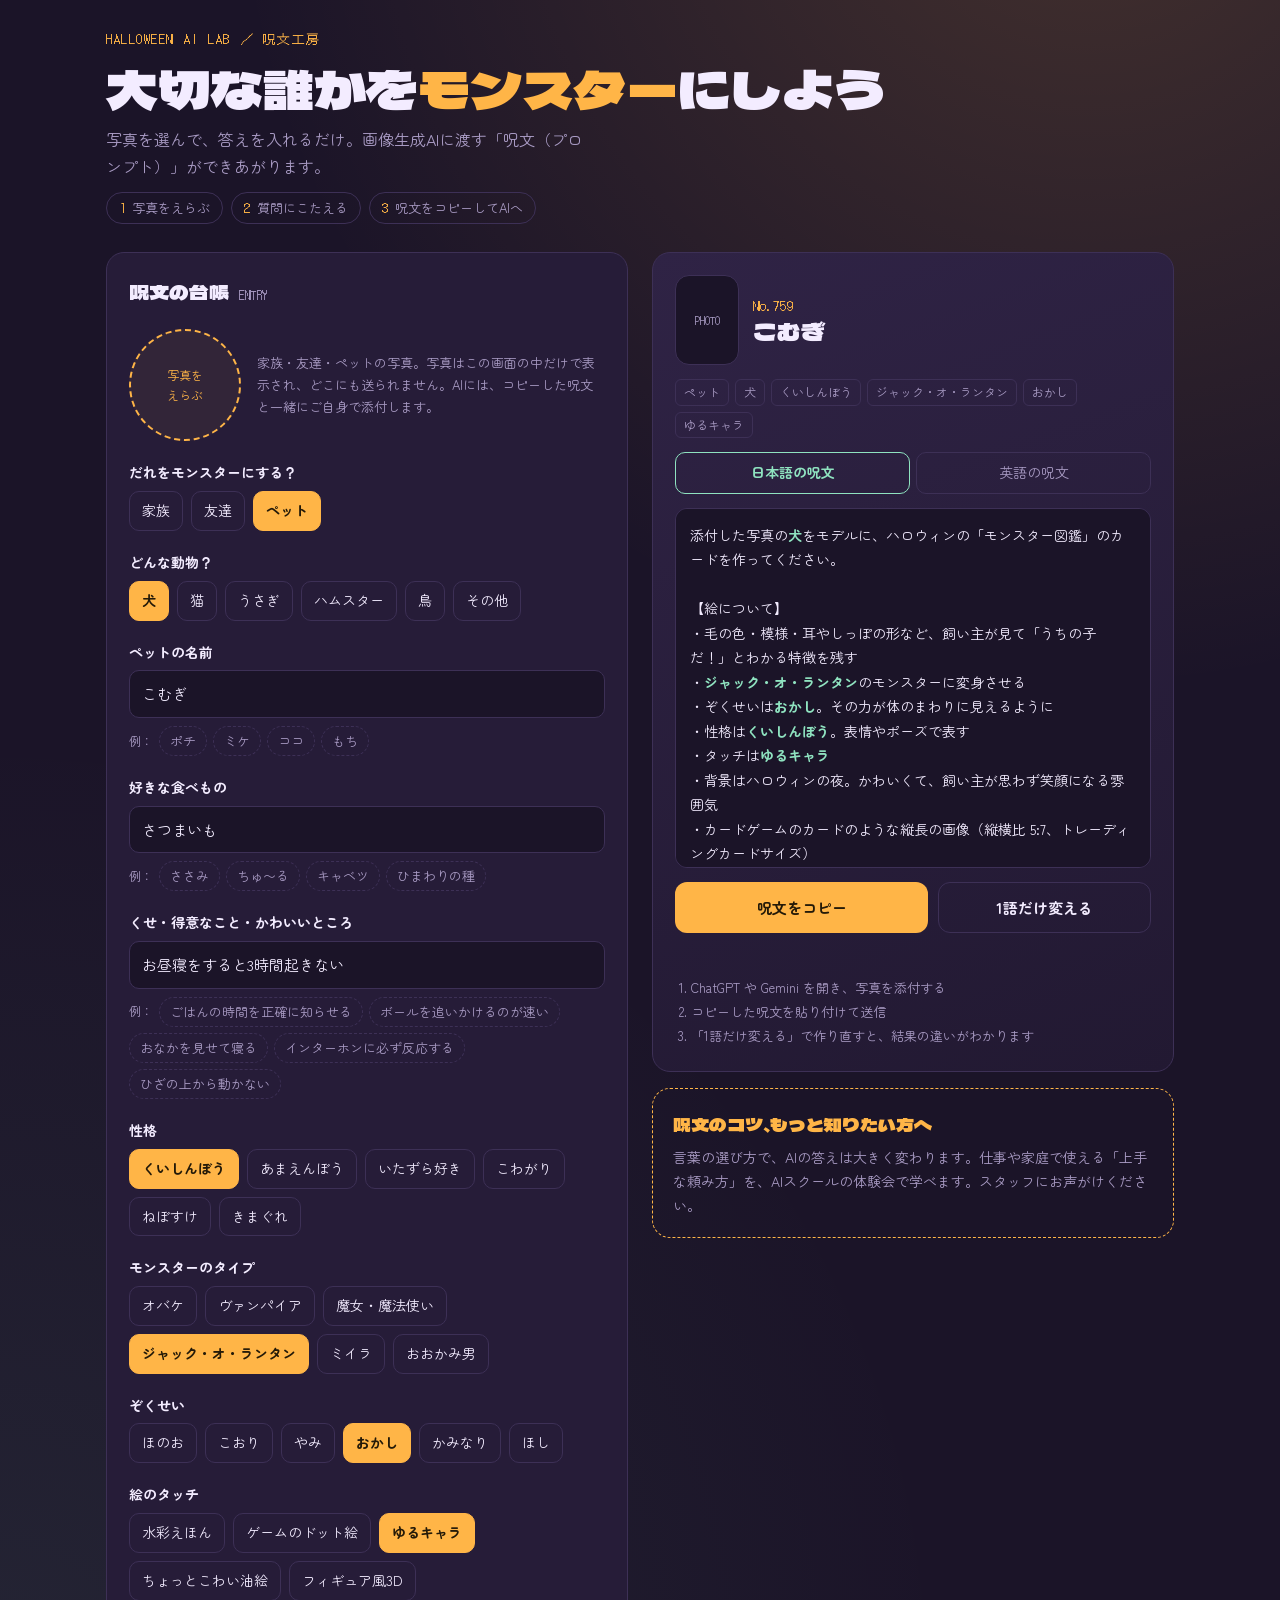
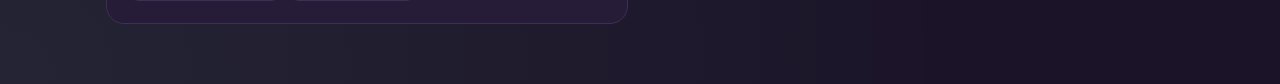
==== index.html @ 6da666a7 "AIモンスター図鑑メーカーを追加 Co-Authored-By: Claude Opus 5.5 <noreply@anthropic.com> Claude-Session: https://cla" ====
<!doctype html>
<html lang="ja">
<head>
<meta charset="utf-8">
<meta name="viewport" content="width=device-width, initial-scale=1, viewport-fit=cover">
<meta name="description" content="写真と質問の答えから、ハロウィンのモンスター図鑑カードを作るAIの呪文（プロンプト）を組み立てます。">
<meta name="theme-color" content="#1b1428">
<style>body{margin:0}[hidden]{display:none!important}img{max-width:100%}:root{padding-top:env(safe-area-inset-top,0px);padding-bottom:env(safe-area-inset-bottom,0px)}</style>
<title>AIモンスター図鑑メーカー</title>
<link rel="preconnect" href="https://fonts.googleapis.com">
<link rel="preconnect" href="https://fonts.gstatic.com" crossorigin>
<link rel="stylesheet" href="https://fonts.googleapis.com/css2?family=Dela+Gothic+One&family=Zen+Maru+Gothic:wght@400;500;700&family=DotGothic16&display=swap">
<style>
/* Layout: 一枚の「図鑑の見開き」— 左に呪文を書く台帳、右に完成した呪文（プロンプト）。スマホでは縦に積む。
   夜の屋台の一色世界（ダーク固定）。アクセントは提灯のろうそく色。 */
:root{
  --night:#1b1428;      /* 背景：夜空の紫 */
  --panel:#261c38;      /* 台帳の紙 */
  --ink:#f3ecff;        /* 文字 */
  --mute:#a99bc4;       /* 補足 */
  --line:#3d3056;       /* 罫線 */
  --candle:#ffb547;     /* 提灯のろうそく */
  --slime:#8fe3c0;      /* 呪文の光 */
  --display:"Dela Gothic One","Hiragino Sans","Yu Gothic",sans-serif;
  --body:"Zen Maru Gothic","Hiragino Maru Gothic ProN","Yu Gothic",sans-serif;
  --mono:"DotGothic16","Osaka-Mono",monospace;
  color-scheme:dark;
}
*{box-sizing:border-box}
body{background:var(--night);color:var(--ink);font-family:var(--body);font-size:16px;line-height:1.7;
  background-image:radial-gradient(circle at 85% -10%,rgba(255,181,71,.18),transparent 40%),radial-gradient(circle at 0% 100%,rgba(143,227,192,.08),transparent 45%);}
.wrap{max-width:1100px;margin:0 auto;padding-inline:16px;padding-block:28px 60px;display:flex;flex-direction:column;gap:28px}
header{display:flex;flex-direction:column;gap:8px}
.eyebrow{font-family:var(--mono);color:var(--candle);letter-spacing:.12em;font-size:13px}
h1{font-family:var(--display);font-weight:400;font-size:clamp(30px,6vw,52px);line-height:1.15;margin:0;text-wrap:balance}
h1 span{color:var(--candle)}
.lead{color:var(--mute);margin:0;max-width:60ch}
.steps{display:flex;flex-wrap:wrap;gap:8px;list-style:none;padding:0;margin:4px 0 0}
.steps li{font-size:13px;border:1px solid var(--line);border-radius:999px;padding:4px 12px;color:var(--mute)}
.steps b{color:var(--candle);font-family:var(--mono);font-weight:400;margin-right:6px}

.grid{display:grid;grid-template-columns:minmax(0,1fr) minmax(0,1fr);gap:24px;align-items:start}
@media (max-width:820px){.grid{grid-template-columns:minmax(0,1fr)}}

.book{background:var(--panel);border:1px solid var(--line);border-radius:18px;padding:22px;display:flex;flex-direction:column;gap:20px}
.book h2{font-family:var(--display);font-weight:400;font-size:20px;margin:0;display:flex;align-items:baseline;gap:10px}
.book h2 small{font-family:var(--mono);font-size:12px;color:var(--mute)}

.photo{display:flex;gap:16px;align-items:center}
.drop{flex:0 0 112px;height:112px;border-radius:50%;border:2px dashed var(--candle);display:grid;place-items:center;overflow:hidden;cursor:pointer;position:relative;background:rgba(255,181,71,.06);text-align:center;font-size:12px;color:var(--candle)}
.drop img{width:100%;height:100%;object-fit:cover}
.drop:focus-within{outline:2px solid var(--slime);outline-offset:3px}
.drop input{position:absolute;inset:0;opacity:0;cursor:pointer}
.photo p{margin:0;font-size:13px;color:var(--mute)}

fieldset{border:0;padding:0;margin:0;display:flex;flex-direction:column;gap:8px;min-width:0}
legend,label.lbl{font-weight:700;font-size:14px;margin-bottom:6px;padding:0}
.chips{display:flex;flex-wrap:wrap;gap:8px}
.chips input{position:absolute;opacity:0;pointer-events:none}
.chips label{border:1px solid var(--line);border-radius:10px;padding:7px 12px;cursor:pointer;font-size:14px;transition:.15s;user-select:none}
.chips label:hover{border-color:var(--mute)}
.chips input:checked+label{background:var(--candle);color:#241a08;border-color:var(--candle);font-weight:700}
.chips input:focus-visible+label{outline:2px solid var(--slime);outline-offset:2px}

.row{display:grid;grid-template-columns:1fr 1fr;gap:14px}
@media (max-width:480px){.row{grid-template-columns:1fr}}
.field{display:flex;flex-direction:column;min-width:0}
input[type=text]{width:100%;background:var(--night);border:1px solid var(--line);color:var(--ink);border-radius:10px;padding:10px 12px;font:inherit;font-size:15px}
input[type=text]:focus{outline:2px solid var(--slime);border-color:transparent}
.hint{font-size:12px;color:var(--mute);margin-top:4px}
.sugg{display:flex;flex-wrap:wrap;gap:6px;margin-top:8px}
.sugg button{background:transparent;border:1px dashed var(--line);color:var(--mute);border-radius:999px;padding:3px 10px;font:inherit;font-size:13px;cursor:pointer}
.sugg button:hover{border-color:var(--slime);color:var(--slime)}
.sugg button:focus-visible{outline:2px solid var(--slime);outline-offset:2px}
.sugg span{font-size:12px;color:var(--mute);align-self:center}

/* 出力側 */
.out{position:sticky;top:calc(env(safe-area-inset-top,0px) + 16px);display:flex;flex-direction:column;gap:16px}
@media (max-width:820px){.out{position:static}}
.card{background:linear-gradient(160deg,#2f2345,#221932);border:1px solid var(--line);border-radius:18px;padding:22px;display:flex;flex-direction:column;gap:14px}
.card-top{display:flex;gap:14px;align-items:center}
.mini{width:64px;height:90px;border-radius:14px;background:var(--night);border:1px solid var(--line);display:grid;place-items:center;overflow:hidden;flex:0 0 auto;font-family:var(--mono);color:var(--mute);font-size:11px}
.mini img{width:100%;height:100%;object-fit:cover}
.no{font-family:var(--mono);color:var(--candle);font-size:13px}
.mname{font-family:var(--display);font-size:24px;line-height:1.2;margin:0}
.tags{display:flex;flex-wrap:wrap;gap:6px}
.tags span{font-size:12px;border:1px solid var(--line);border-radius:6px;padding:2px 8px;color:var(--mute)}

.tabs{display:flex;gap:6px}
.tabs button{flex:1;background:transparent;border:1px solid var(--line);color:var(--mute);border-radius:10px;padding:8px;font:inherit;font-size:14px;cursor:pointer}
.tabs button[aria-selected=true]{border-color:var(--slime);color:var(--slime);font-weight:700}
.tabs button:focus-visible{outline:2px solid var(--slime);outline-offset:2px}

.spell{background:var(--night);border:1px solid var(--line);border-radius:12px;padding:14px;font-size:14px;line-height:1.75;white-space:pre-wrap;word-break:break-word;max-height:360px;overflow:auto;color:var(--ink)}
.spell mark{background:transparent;color:var(--slime);font-weight:700}

.actions{display:flex;flex-wrap:wrap;gap:10px}
.btn{border:0;border-radius:12px;padding:12px 18px;font:inherit;font-weight:700;cursor:pointer;font-size:15px}
.btn.primary{background:var(--candle);color:#241a08;flex:1 1 180px}
.btn.ghost{background:transparent;color:var(--ink);border:1px solid var(--line);flex:1 1 140px}
.btn:focus-visible{outline:2px solid var(--slime);outline-offset:2px}
.toast{font-size:13px;color:var(--slime);min-height:1.2em;margin:0}

.howto{font-size:13px;color:var(--mute);margin:0;padding-left:1.2em}
.howto li{margin-bottom:2px}

.school{border:1px dashed var(--candle);border-radius:18px;padding:20px;display:flex;flex-direction:column;gap:6px}
.school strong{font-family:var(--display);font-weight:400;font-size:18px;color:var(--candle)}
.school p{margin:0;font-size:14px;color:var(--mute)}

@media (prefers-reduced-motion:reduce){*{transition:none!important}}
</style>
</head>
<body>


<div class="wrap">
  <header>
    <div class="eyebrow">HALLOWEEN AI LAB ／ 呪文工房</div>
    <h1>大切な誰かを<span>モンスター</span>にしよう</h1>
    <p class="lead">写真を選んで、答えを入れるだけ。画像生成AIに渡す「呪文（プロンプト）」ができあがります。</p>
    <ol class="steps">
      <li><b>1</b>写真をえらぶ</li>
      <li><b>2</b>質問にこたえる</li>
      <li><b>3</b>呪文をコピーしてAIへ</li>
    </ol>
  </header>

  <div class="grid">
    <!-- 入力：台帳 -->
    <form class="book" id="form" autocomplete="off">
      <h2>呪文の台帳 <small>ENTRY</small></h2>

      <div class="photo">
        <label class="drop" id="drop">
          <span id="dropText">写真を<br>えらぶ</span>
          <input type="file" id="photo" accept="image/*" aria-label="写真をえらぶ">
        </label>
        <p>家族・友達・ペットの写真。写真はこの画面の中だけで表示され、どこにも送られません。AIには、コピーした呪文と一緒にご自身で添付します。</p>
      </div>

      <fieldset>
        <legend>だれをモンスターにする？</legend>
        <div class="chips" data-name="who"></div>
      </fieldset>

      <fieldset id="speciesBox">
        <legend>どんな動物？</legend>
        <div class="chips" data-name="species"></div>
      </fieldset>

      <div class="field">
        <label class="lbl" for="name" id="nameLbl">呼び名</label>
        <input type="text" id="name" maxlength="16">
        <div class="sugg" data-for="name"></div>
      </div>

      <div class="field">
        <label class="lbl" for="food">好きな食べもの</label>
        <input type="text" id="food" maxlength="20">
        <div class="sugg" data-for="food"></div>
      </div>

      <div class="field">
        <label class="lbl" for="habit" id="habitLbl">くせ・得意なこと</label>
        <input type="text" id="habit" maxlength="40">
        <div class="sugg" data-for="habit"></div>
      </div>

      <fieldset>
        <legend>性格</legend>
        <div class="chips" data-name="personality"></div>
      </fieldset>

      <fieldset>
        <legend>モンスターのタイプ</legend>
        <div class="chips" data-name="kind"></div>
      </fieldset>

      <fieldset>
        <legend>ぞくせい</legend>
        <div class="chips" data-name="element"></div>
      </fieldset>

      <fieldset>
        <legend>絵のタッチ</legend>
        <div class="chips" data-name="style"></div>
      </fieldset>
    </form>

    <!-- 出力：図鑑カード -->
    <section class="out" aria-label="できあがった呪文">
      <div class="card">
        <div class="card-top">
          <div class="mini" id="mini">PHOTO</div>
          <div>
            <div class="no" id="no">No.031</div>
            <p class="mname" id="mname">こむぎ</p>
          </div>
        </div>
        <div class="tags" id="tags"></div>

        <div class="tabs" role="tablist">
          <button type="button" role="tab" id="tab-ja" aria-selected="true">日本語の呪文</button>
          <button type="button" role="tab" id="tab-en" aria-selected="false">英語の呪文</button>
        </div>
        <div class="spell" id="spell" tabindex="0"></div>

        <div class="actions">
          <button class="btn primary" type="button" id="copy">呪文をコピー</button>
          <button class="btn ghost" type="button" id="swap">1語だけ変える</button>
        </div>
        <p class="toast" id="toast" aria-live="polite"></p>

        <ol class="howto">
          <li>ChatGPT や Gemini を開き、写真を添付する</li>
          <li>コピーした呪文を貼り付けて送信</li>
          <li>「1語だけ変える」で作り直すと、結果の違いがわかります</li>
        </ol>
      </div>

      <div class="school">
        <strong>呪文のコツ、もっと知りたい方へ</strong>
        <p>言葉の選び方で、AIの答えは大きく変わります。仕事や家庭で使える「上手な頼み方」を、AIスクールの体験会で学べます。スタッフにお声がけください。</p>
      </div>
    </section>
  </div>
</div>

<script>
// ===== 共通の選択肢 =====
const WHO = [
  {ja:"家族", key:"family"},
  {ja:"友達", key:"friend"},
  {ja:"ペット", key:"pet"}
];
const KIND = [["オバケ","ghost"],["ヴァンパイア","vampire"],["魔女・魔法使い","witch / wizard"],["ジャック・オ・ランタン","jack-o'-lantern creature"],["ミイラ","mummy"],["おおかみ男","werewolf"]];
const ELEMENT = [["ほのお","fire"],["こおり","ice"],["やみ","darkness"],["おかし","candy"],["かみなり","lightning"],["ほし","starlight"]];
const STYLE = [["水彩えほん","soft watercolor picture-book illustration"],["ゲームのドット絵","16-bit pixel art"],["ゆるキャラ","cute chibi mascot illustration"],["ちょっとこわい油絵","slightly spooky oil painting"],["フィギュア風3D","glossy 3D collectible figure"]];
const SPECIES = [["犬","dog"],["猫","cat"],["うさぎ","rabbit"],["ハムスター","hamster"],["鳥","bird"],["その他","small animal"]];

// ===== だれを選んだかで変わる中身 =====
const PRESET = {
  family:{
    nameLbl:"呼び名（パパ・おばあちゃん など）",
    habitLbl:"くせ・得意なこと・家での名物",
    name:"おばあちゃん", food:"おはぎ", habit:"電話がとにかく長い",
    names:["パパ","ママ","おじいちゃん","おねえちゃん"],
    foods:["カレー","お味噌汁","ショートケーキ","焼きいも"],
    habits:["朝いちばんに起きる","ダジャレを言う","料理がうまい","リモコンをすぐなくす","寝言が大きい"],
    personality:[["やさしい","kind-hearted"],["しっかり者","dependable"],["ダジャレ好き","pun-loving"],["しんぱい性","worrywart"],["おおらか","easygoing"],["怒るとこわい","scary when angry but loving"]],
    def:{personality:0, kind:2, element:5, style:0},
    keep:"髪型・メガネ・よく着る服の色など、家族が見て「あの人だ！」とわかる特徴",
    extra:"家族へのひとこと：このモンスターが家族に言いそうな、あたたかいセリフを1つ",
    extraEn:"A message to the family: one warm line this monster would say to its family",
    mood:"家族で見てほっこり笑える雰囲気"
  },
  friend:{
    nameLbl:"あだ名",
    habitLbl:"くせ・得意なこと・名物エピソード",
    name:"ゆうくん", food:"ラーメン", habit:"ゲームで負けると必ず再戦を申し込む",
    names:["たっちゃん","みーちゃん","リーダー","せんぱい"],
    foods:["からあげ","タピオカ","ポテト","焼肉"],
    habits:["集合時間にいつも遅れる","写真を撮るのがうまい","カラオケで必ず同じ曲","話を盛りがち","だれとでもすぐ仲良くなる"],
    personality:[["お調子者","playful joker"],["負けずぎらい","super competitive"],["マイペース","laid-back"],["ムードメーカー","life of the party"],["クール","cool and calm"],["さみしがり","secretly lonely"]],
    def:{personality:1, kind:1, element:4, style:1},
    keep:"髪型・表情のくせ・よく着る服など、友達が見て「あいつだ！」とわかる特徴",
    extra:"相棒へのひとこと：このモンスターが友達に言いそうな、ノリのいいセリフを1つ",
    extraEn:"A line to its best friend: one fun, upbeat line this monster would say",
    mood:"友達同士で見せあって盛り上がる雰囲気"
  },
  pet:{
    nameLbl:"ペットの名前",
    habitLbl:"くせ・得意なこと・かわいいところ",
    name:"こむぎ", food:"さつまいも", habit:"お昼寝をすると3時間起きない",
    names:["ポチ","ミケ","ココ","もち"],
    foods:["ささみ","ちゅ〜る","キャベツ","ひまわりの種"],
    habits:["ごはんの時間を正確に知らせる","ボールを追いかけるのが速い","おなかを見せて寝る","インターホンに必ず反応する","ひざの上から動かない"],
    personality:[["くいしんぼう","gluttonous"],["あまえんぼう","cuddly and clingy"],["いたずら好き","mischievous"],["こわがり","timid"],["ねぼすけ","sleepy"],["きまぐれ","moody and whimsical"]],
    def:{personality:0, kind:3, element:3, style:2},
    keep:"毛の色・模様・耳やしっぽの形など、飼い主が見て「うちの子だ！」とわかる特徴",
    extra:"飼い主へのひとこと：このモンスターが飼い主に言いそうな、かわいいセリフを1つ",
    extraEn:"A message to its owner: one adorable line this monster would say",
    mood:"かわいくて、飼い主が思わず笑顔になる雰囲気"
  }
};

const $ = id=>document.getElementById(id);
let lang="ja";
let whoKey="pet";
const state={};

// ===== チップを描く =====
function renderChips(name, list, checkedIndex){
  const box=document.querySelector(`.chips[data-name=${name}]`);
  box.innerHTML="";
  list.forEach((opt,i)=>{
    const id=`${name}-${i}`;
    const inp=document.createElement("input");
    inp.type="radio"; inp.name=name; inp.id=id; inp.value=i;
    if(i===checkedIndex) inp.checked=true;
    const lab=document.createElement("label");
    lab.htmlFor=id; lab.textContent=Array.isArray(opt)?opt[0]:opt.ja;
    box.append(inp,lab);
  });
}
function check(name,i){ const el=$(`${name}-${i}`); if(el) el.checked=true; }

renderChips("who", WHO, 2);
renderChips("kind", KIND, 0);
renderChips("element", ELEMENT, 0);
renderChips("style", STYLE, 0);
renderChips("species", SPECIES, 0);

// ===== 候補ボタン =====
function renderSugg(field, words){
  const box=document.querySelector(`.sugg[data-for=${field}]`);
  box.innerHTML="<span>例：</span>";
  words.forEach(w=>{
    const b=document.createElement("button");
    b.type="button"; b.textContent=w;
    b.onclick=()=>{ $(field).value=w; build(); };
    box.append(b);
  });
}

// ===== だれを選んだときの切り替え =====
let prevPreset=null;
function applyWho(key){
  const p=PRESET[key];
  // 前の例文のまま、または空欄なら新しい例に差し替える（自分で書いた内容は残す）
  ["name","food","habit"].forEach(f=>{
    const v=$(f).value.trim();
    if(!v || (prevPreset && v===prevPreset[f])) $(f).value=p[f];
  });
  $("nameLbl").textContent=p.nameLbl;
  $("habitLbl").textContent=p.habitLbl;
  renderSugg("name",p.names);
  renderSugg("food",p.foods);
  renderSugg("habit",p.habits);
  renderChips("personality",p.personality,p.def.personality);
  check("kind",p.def.kind); check("element",p.def.element); check("style",p.def.style);
  $("speciesBox").hidden = key!=="pet";
  prevPreset=p;
}

function read(){
  const get=k=>{const c=document.querySelector(`input[name=${k}]:checked`);return Number(c?c.value:0);};
  whoKey=WHO[get("who")].key;
  state.personality=get("personality");
  state.kind=get("kind"); state.element=get("element"); state.style=get("style");
  state.species=get("species");
  state.name=$("name").value.trim()||"なまえ";
  state.food=$("food").value.trim()||"おかし";
  state.habit=$("habit").value.trim()||"よく笑う";
}

function esc(s){return s.replace(/[&<>"]/g,c=>({"&":"&amp;","<":"&lt;",">":"&gt;",'"':"&quot;"}[c]))}
function m(s){return `<mark>${esc(s)}</mark>`}
function hashNo(){
  const s=state.name+state.kind+state.element+whoKey;
  let h=0; for(const ch of s) h=(h*31+ch.charCodeAt(0))%997;
  return "No."+String(h+1).padStart(3,"0");
}

function build(){
  read();
  const p=PRESET[whoKey], s=state;
  const per=p.personality[s.personality]||p.personality[0];
  const kind=KIND[s.kind], el=ELEMENT[s.element], st=STYLE[s.style], sp=SPECIES[s.species];
  const isPet=whoKey==="pet";
  const subjJa=isPet?`${sp[0]}`:(whoKey==="family"?"家族":"友達");
  const subjEn=isPet?sp[1]:(whoKey==="family"?"family member":"friend");

  const ja=
`添付した写真の${m(subjJa)}をモデルに、ハロウィンの「モンスター図鑑」のカードを作ってください。

【絵について】
・${p.keep}を残す
・${m(kind[0])}のモンスターに変身させる
・ぞくせいは${m(el[0])}。その力が体のまわりに見えるように
・性格は${m(per[0])}。表情やポーズで表す
・タッチは${m(st[0])}
・背景はハロウィンの夜。${p.mood}
・カードゲームのカードのような縦長の画像（縦横比 5:7、トレーディングカードサイズ）
・カードらしく、ふちに${el[0]}ぞくせいの色の飾り枠をつけ、モンスターは枠の中に大きく描く

【図鑑のプロフィール（日本語で）】
・モンスター名：「${m(s.name)}」をもとに、${kind[0]}らしい名前をつける
・図鑑番号：${hashNo()}
・好物：${m(s.food)}
・とくいわざ：「${m(s.habit)}」をヒントに、わざの名前と説明を1つ
・弱点：性格から考えて、クスッと笑えるものを1つ
・${p.extra}
・図鑑の説明文：60字くらいで

画像のあとにプロフィールを書いてください。`;

  const keepEn={
    family:"hairstyle, glasses, favorite clothing colors — features the family would instantly recognize",
    friend:"hairstyle, signature expression, usual outfit — features friends would instantly recognize",
    pet:"fur color, markings, ear and tail shape — features the owner would instantly recognize"
  }[whoKey];
  const moodEn={family:"warm and heartwarming for the whole family",friend:"fun and hype, perfect for sharing with friends",pet:"adorable enough to make the owner smile"}[whoKey];

  const en=
`Using the ${m(subjEn)} in the attached photo as the model, create a Halloween "monster encyclopedia" card.

[Illustration]
- Keep the ${keepEn}
- Transform them into a ${m(kind[1])}
- Element: ${m(el[1])}, visibly swirling around the body
- Personality: ${m(per[1])}, shown through expression and pose
- Style: ${m(st[1])}
- Background: a Halloween night, ${moodEn}
- Portrait image in trading card proportions (aspect ratio 5:7)
- Frame it like a trading card, with an ornate border in ${el[1]}-themed colors and the monster large inside the frame

[Profile, written in Japanese]
- Monster name: based on "${m(s.name)}", fitting a ${kind[1]}
- Entry number: ${hashNo()}
- Favorite food: ${m(s.food)}
- Signature move: inspired by "${m(s.habit)}" — give it a name and a short description
- Weakness: one funny weakness that fits the personality
- ${p.extraEn}
- Encyclopedia entry: about 60 Japanese characters

Show the image first, then the profile.`;

  $("spell").innerHTML=lang==="ja"?ja:en;
  $("mname").textContent=s.name;
  $("no").textContent=hashNo();
  const tags=[WHO.find(w=>w.key===whoKey).ja];
  if(isPet) tags.push(sp[0]);
  tags.push(per[0],kind[0],el[0],st[0]);
  $("tags").innerHTML=tags.map(t=>`<span>${esc(t)}</span>`).join("");
}

// ===== イベント =====
$("form").addEventListener("change",e=>{
  if(e.target.name==="who"){ applyWho(WHO[Number(e.target.value)].key); }
  $("toast").textContent=""; build();
});
$("form").addEventListener("input",()=>{ $("toast").textContent=""; build(); });
$("form").addEventListener("submit",e=>e.preventDefault());

function setLang(l){
  lang=l;
  $("tab-ja").setAttribute("aria-selected",l==="ja");
  $("tab-en").setAttribute("aria-selected",l==="en");
  build();
}
$("tab-ja").onclick=()=>setLang("ja");
$("tab-en").onclick=()=>setLang("en");

$("photo").addEventListener("change",e=>{
  const f=e.target.files[0]; if(!f) return;
  const r=new FileReader();
  r.onload=()=>{
    $("drop").querySelector("#dropText")?.remove();
    let img=$("drop").querySelector("img");
    if(!img){img=document.createElement("img");img.alt="えらんだ写真";$("drop").prepend(img);}
    img.src=r.result;
    $("mini").innerHTML=`<img src="${r.result}" alt="">`;
  };
  r.readAsDataURL(f);
});

$("copy").onclick=()=>{
  const text=$("spell").innerText;
  const done=()=>$("toast").textContent="コピーしました。AIに写真と一緒に貼り付けてください。";
  function selectFallback(){
    const range=document.createRange(); range.selectNodeContents($("spell"));
    const sel=getSelection(); sel.removeAllRanges(); sel.addRange(range);
    $("toast").textContent="呪文を選択しました。長押しまたは Ctrl+C でコピーしてください。";
  }
  if(navigator.clipboard&&navigator.clipboard.writeText){
    navigator.clipboard.writeText(text).then(done).catch(selectFallback);
  } else selectFallback();
};

$("swap").onclick=()=>{
  const lists={kind:KIND,element:ELEMENT,style:STYLE};
  const keys=Object.keys(lists);
  const key=keys[Math.floor(Math.random()*keys.length)];
  const cur=Number(document.querySelector(`input[name=${key}]:checked`).value);
  let next=cur;
  while(next===cur) next=Math.floor(Math.random()*lists[key].length);
  check(key,next);
  build();
  const label={kind:"タイプ",element:"ぞくせい",style:"絵のタッチ"}[key];
  $("toast").textContent=`${label}を「${lists[key][next][0]}」に変えました。もう一度AIに送って、違いを比べてみましょう。`;
};

applyWho("pet");
build();
</script>

</body>
</html>
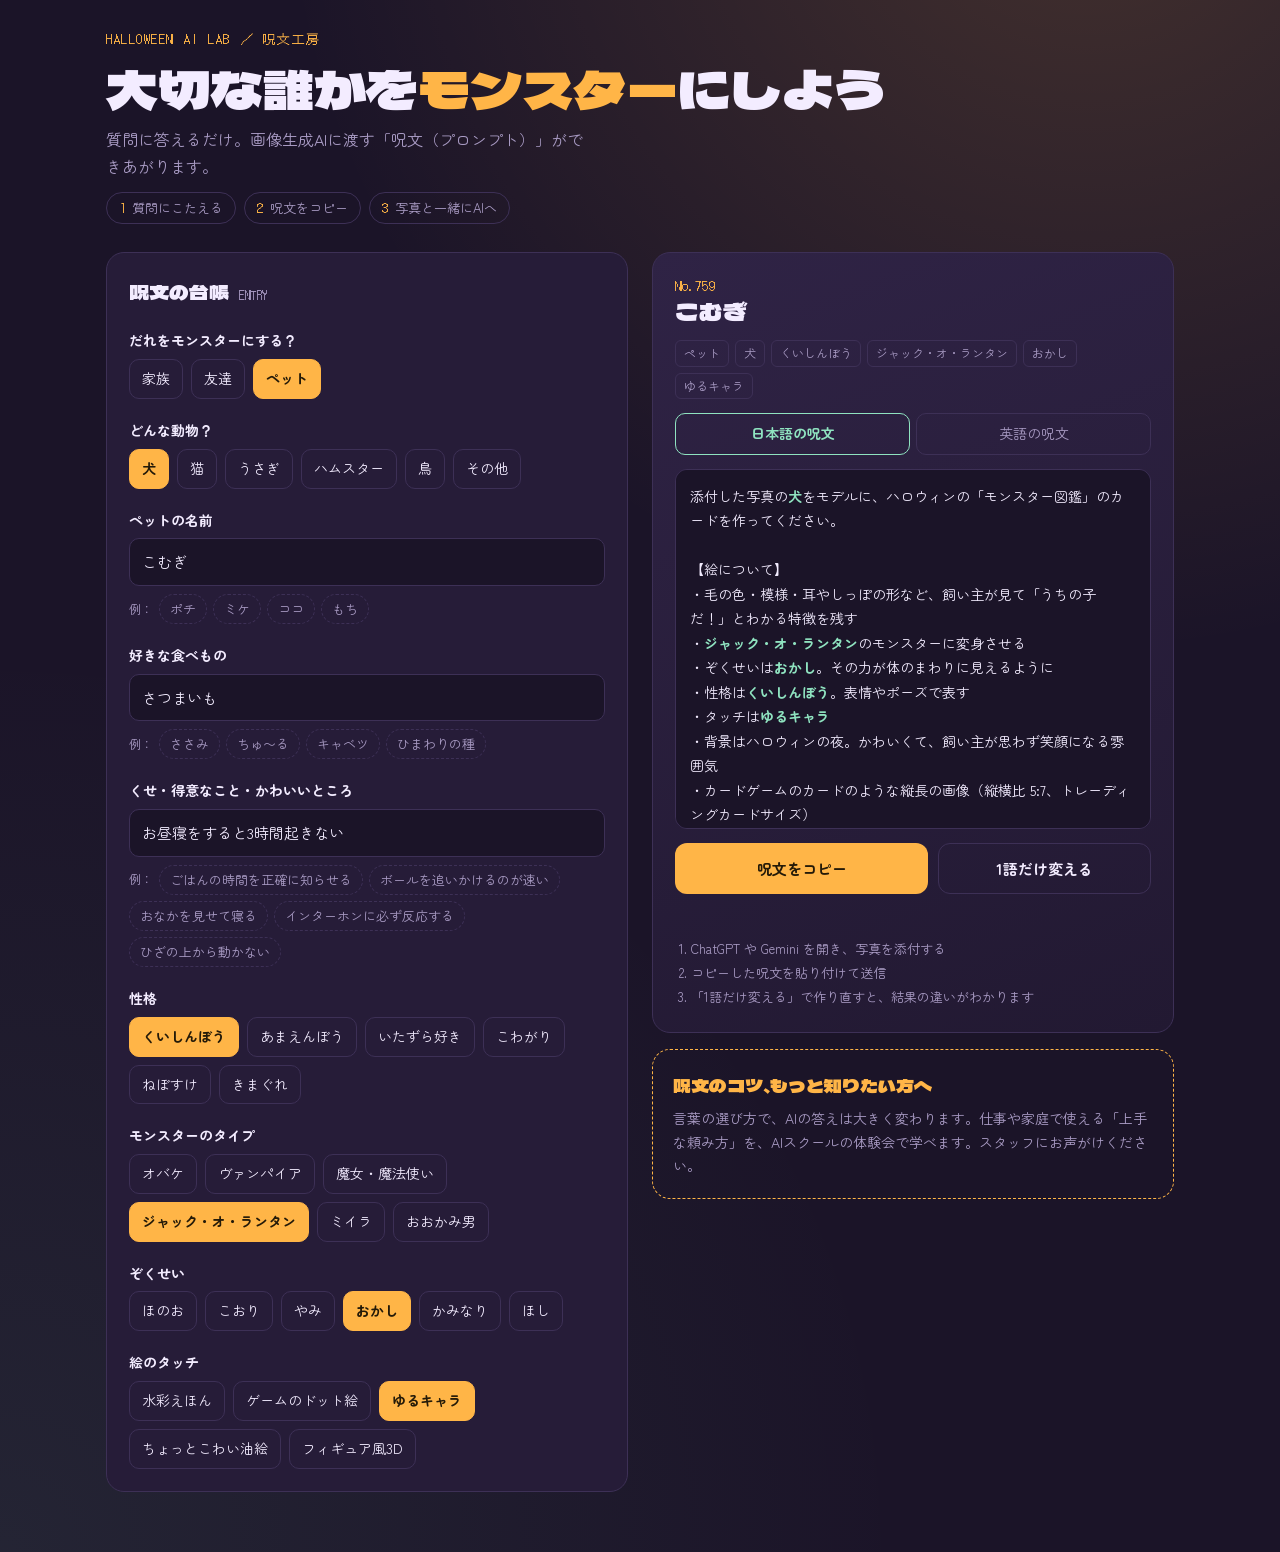
==== commit 5169eef2: "写真を入れる枠とカードの写真プレビューを削除 写真はアプリに読み込まず、AIに呪文と一緒に直接添付する流れに合わせて 見出しの手順とREADMEの説明も更新。  Co-Authored-By: Cla" ====
--- a/index.html
+++ b/index.html
@@ -46,13 +46,6 @@
 .book h2{font-family:var(--display);font-weight:400;font-size:20px;margin:0;display:flex;align-items:baseline;gap:10px}
 .book h2 small{font-family:var(--mono);font-size:12px;color:var(--mute)}
 
-.photo{display:flex;gap:16px;align-items:center}
-.drop{flex:0 0 112px;height:112px;border-radius:50%;border:2px dashed var(--candle);display:grid;place-items:center;overflow:hidden;cursor:pointer;position:relative;background:rgba(255,181,71,.06);text-align:center;font-size:12px;color:var(--candle)}
-.drop img{width:100%;height:100%;object-fit:cover}
-.drop:focus-within{outline:2px solid var(--slime);outline-offset:3px}
-.drop input{position:absolute;inset:0;opacity:0;cursor:pointer}
-.photo p{margin:0;font-size:13px;color:var(--mute)}
-
 fieldset{border:0;padding:0;margin:0;display:flex;flex-direction:column;gap:8px;min-width:0}
 legend,label.lbl{font-weight:700;font-size:14px;margin-bottom:6px;padding:0}
 .chips{display:flex;flex-wrap:wrap;gap:8px}
@@ -79,8 +72,6 @@
 @media (max-width:820px){.out{position:static}}
 .card{background:linear-gradient(160deg,#2f2345,#221932);border:1px solid var(--line);border-radius:18px;padding:22px;display:flex;flex-direction:column;gap:14px}
 .card-top{display:flex;gap:14px;align-items:center}
-.mini{width:64px;height:90px;border-radius:14px;background:var(--night);border:1px solid var(--line);display:grid;place-items:center;overflow:hidden;flex:0 0 auto;font-family:var(--mono);color:var(--mute);font-size:11px}
-.mini img{width:100%;height:100%;object-fit:cover}
 .no{font-family:var(--mono);color:var(--candle);font-size:13px}
 .mname{font-family:var(--display);font-size:24px;line-height:1.2;margin:0}
 .tags{display:flex;flex-wrap:wrap;gap:6px}
@@ -118,11 +109,11 @@
   <header>
     <div class="eyebrow">HALLOWEEN AI LAB ／ 呪文工房</div>
     <h1>大切な誰かを<span>モンスター</span>にしよう</h1>
-    <p class="lead">写真を選んで、答えを入れるだけ。画像生成AIに渡す「呪文（プロンプト）」ができあがります。</p>
+    <p class="lead">質問に答えるだけ。画像生成AIに渡す「呪文（プロンプト）」ができあがります。</p>
     <ol class="steps">
-      <li><b>1</b>写真をえらぶ</li>
-      <li><b>2</b>質問にこたえる</li>
-      <li><b>3</b>呪文をコピーしてAIへ</li>
+      <li><b>1</b>質問にこたえる</li>
+      <li><b>2</b>呪文をコピー</li>
+      <li><b>3</b>写真と一緒にAIへ</li>
     </ol>
   </header>
 
@@ -130,14 +121,6 @@
     <!-- 入力：台帳 -->
     <form class="book" id="form" autocomplete="off">
       <h2>呪文の台帳 <small>ENTRY</small></h2>
-
-      <div class="photo">
-        <label class="drop" id="drop">
-          <span id="dropText">写真を<br>えらぶ</span>
-          <input type="file" id="photo" accept="image/*" aria-label="写真をえらぶ">
-        </label>
-        <p>家族・友達・ペットの写真。写真はこの画面の中だけで表示され、どこにも送られません。AIには、コピーした呪文と一緒にご自身で添付します。</p>
-      </div>
 
       <fieldset>
         <legend>だれをモンスターにする？</legend>
@@ -192,7 +175,6 @@
     <section class="out" aria-label="できあがった呪文">
       <div class="card">
         <div class="card-top">
-          <div class="mini" id="mini">PHOTO</div>
           <div>
             <div class="no" id="no">No.031</div>
             <p class="mname" id="mname">こむぎ</p>
@@ -453,19 +435,6 @@
 $("tab-ja").onclick=()=>setLang("ja");
 $("tab-en").onclick=()=>setLang("en");
 
-$("photo").addEventListener("change",e=>{
-  const f=e.target.files[0]; if(!f) return;
-  const r=new FileReader();
-  r.onload=()=>{
-    $("drop").querySelector("#dropText")?.remove();
-    let img=$("drop").querySelector("img");
-    if(!img){img=document.createElement("img");img.alt="えらんだ写真";$("drop").prepend(img);}
-    img.src=r.result;
-    $("mini").innerHTML=`<img src="${r.result}" alt="">`;
-  };
-  r.readAsDataURL(f);
-});
-
 $("copy").onclick=()=>{
   const text=$("spell").innerText;
   const done=()=>$("toast").textContent="コピーしました。AIに写真と一緒に貼り付けてください。";
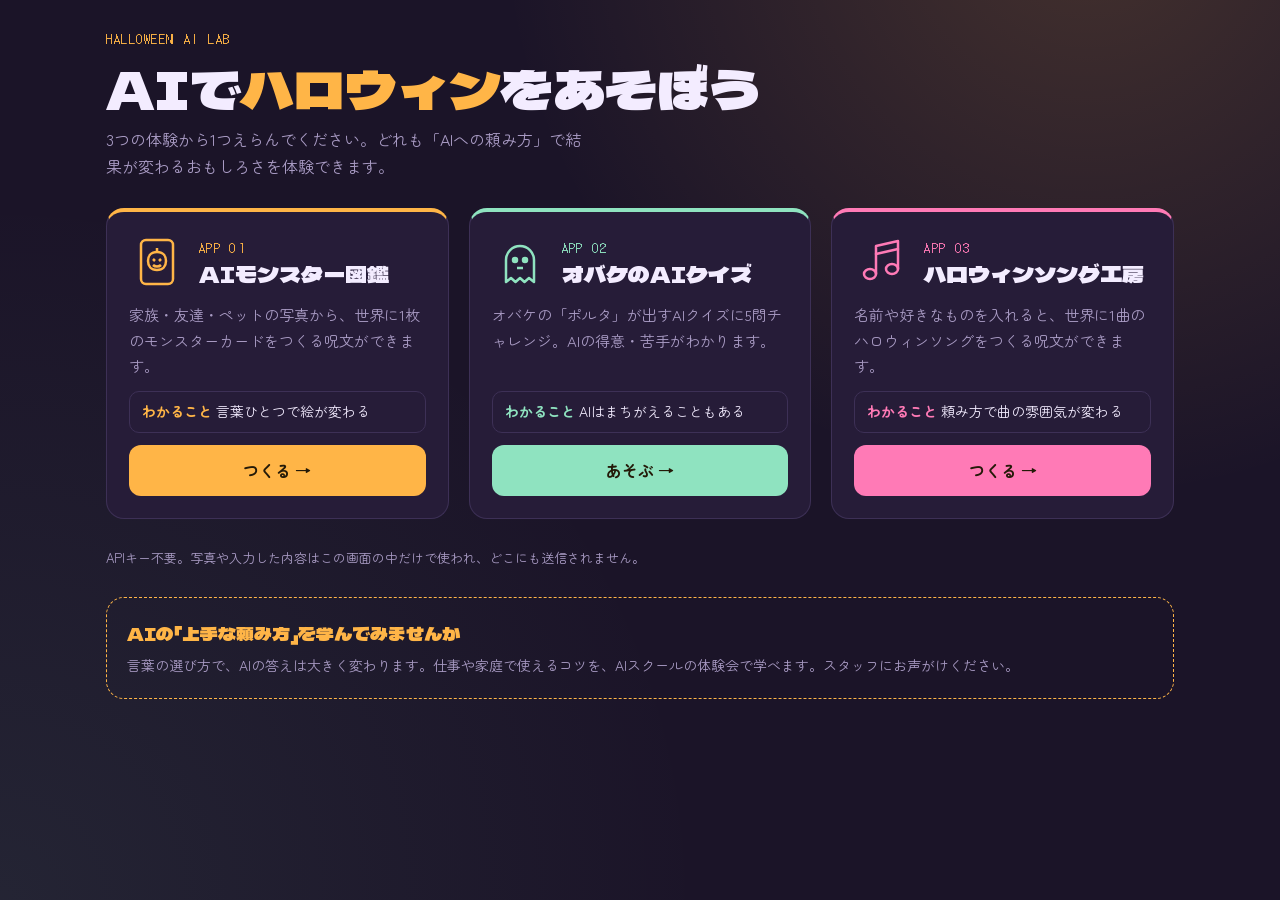
==== commit fe9bd588: "アプリ選択画面と共通スタイルを追加し、図鑑を zukan.html に移動 - index.html をハロウィンAIラボのアプリ選択画面にする（3枚のカード） - 既存の図鑑アプリを zukan.h" ====
--- a/index.html
+++ b/index.html
@@ -3,467 +3,105 @@
 <head>
 <meta charset="utf-8">
 <meta name="viewport" content="width=device-width, initial-scale=1, viewport-fit=cover">
-<meta name="description" content="写真と質問の答えから、ハロウィンのモンスター図鑑カードを作るAIの呪文（プロンプト）を組み立てます。">
+<meta name="description" content="マルシェのハロウィンAIブース。モンスター図鑑・AIクイズ・ハロウィンソングの3つの体験から、AIへの頼み方のおもしろさを体験できます。">
 <meta name="theme-color" content="#1b1428">
-<style>body{margin:0}[hidden]{display:none!important}img{max-width:100%}:root{padding-top:env(safe-area-inset-top,0px);padding-bottom:env(safe-area-inset-bottom,0px)}</style>
-<title>AIモンスター図鑑メーカー</title>
+<title>ハロウィンAIラボ</title>
 <link rel="preconnect" href="https://fonts.googleapis.com">
 <link rel="preconnect" href="https://fonts.gstatic.com" crossorigin>
 <link rel="stylesheet" href="https://fonts.googleapis.com/css2?family=Dela+Gothic+One&family=Zen+Maru+Gothic:wght@400;500;700&family=DotGothic16&display=swap">
+<link rel="stylesheet" href="common.css">
 <style>
-/* Layout: 一枚の「図鑑の見開き」— 左に呪文を書く台帳、右に完成した呪文（プロンプト）。スマホでは縦に積む。
-   夜の屋台の一色世界（ダーク固定）。アクセントは提灯のろうそく色。 */
-:root{
-  --night:#1b1428;      /* 背景：夜空の紫 */
-  --panel:#261c38;      /* 台帳の紙 */
-  --ink:#f3ecff;        /* 文字 */
-  --mute:#a99bc4;       /* 補足 */
-  --line:#3d3056;       /* 罫線 */
-  --candle:#ffb547;     /* 提灯のろうそく */
-  --slime:#8fe3c0;      /* 呪文の光 */
-  --display:"Dela Gothic One","Hiragino Sans","Yu Gothic",sans-serif;
-  --body:"Zen Maru Gothic","Hiragino Maru Gothic ProN","Yu Gothic",sans-serif;
-  --mono:"DotGothic16","Osaka-Mono",monospace;
-  color-scheme:dark;
-}
-*{box-sizing:border-box}
-body{background:var(--night);color:var(--ink);font-family:var(--body);font-size:16px;line-height:1.7;
-  background-image:radial-gradient(circle at 85% -10%,rgba(255,181,71,.18),transparent 40%),radial-gradient(circle at 0% 100%,rgba(143,227,192,.08),transparent 45%);}
-.wrap{max-width:1100px;margin:0 auto;padding-inline:16px;padding-block:28px 60px;display:flex;flex-direction:column;gap:28px}
-header{display:flex;flex-direction:column;gap:8px}
-.eyebrow{font-family:var(--mono);color:var(--candle);letter-spacing:.12em;font-size:13px}
-h1{font-family:var(--display);font-weight:400;font-size:clamp(30px,6vw,52px);line-height:1.15;margin:0;text-wrap:balance}
-h1 span{color:var(--candle)}
-.lead{color:var(--mute);margin:0;max-width:60ch}
-.steps{display:flex;flex-wrap:wrap;gap:8px;list-style:none;padding:0;margin:4px 0 0}
-.steps li{font-size:13px;border:1px solid var(--line);border-radius:999px;padding:4px 12px;color:var(--mute)}
-.steps b{color:var(--candle);font-family:var(--mono);font-weight:400;margin-right:6px}
-
-.grid{display:grid;grid-template-columns:minmax(0,1fr) minmax(0,1fr);gap:24px;align-items:start}
-@media (max-width:820px){.grid{grid-template-columns:minmax(0,1fr)}}
-
-.book{background:var(--panel);border:1px solid var(--line);border-radius:18px;padding:22px;display:flex;flex-direction:column;gap:20px}
-.book h2{font-family:var(--display);font-weight:400;font-size:20px;margin:0;display:flex;align-items:baseline;gap:10px}
-.book h2 small{font-family:var(--mono);font-size:12px;color:var(--mute)}
-
-fieldset{border:0;padding:0;margin:0;display:flex;flex-direction:column;gap:8px;min-width:0}
-legend,label.lbl{font-weight:700;font-size:14px;margin-bottom:6px;padding:0}
-.chips{display:flex;flex-wrap:wrap;gap:8px}
-.chips input{position:absolute;opacity:0;pointer-events:none}
-.chips label{border:1px solid var(--line);border-radius:10px;padding:7px 12px;cursor:pointer;font-size:14px;transition:.15s;user-select:none}
-.chips label:hover{border-color:var(--mute)}
-.chips input:checked+label{background:var(--candle);color:#241a08;border-color:var(--candle);font-weight:700}
-.chips input:focus-visible+label{outline:2px solid var(--slime);outline-offset:2px}
-
-.row{display:grid;grid-template-columns:1fr 1fr;gap:14px}
-@media (max-width:480px){.row{grid-template-columns:1fr}}
-.field{display:flex;flex-direction:column;min-width:0}
-input[type=text]{width:100%;background:var(--night);border:1px solid var(--line);color:var(--ink);border-radius:10px;padding:10px 12px;font:inherit;font-size:15px}
-input[type=text]:focus{outline:2px solid var(--slime);border-color:transparent}
-.hint{font-size:12px;color:var(--mute);margin-top:4px}
-.sugg{display:flex;flex-wrap:wrap;gap:6px;margin-top:8px}
-.sugg button{background:transparent;border:1px dashed var(--line);color:var(--mute);border-radius:999px;padding:3px 10px;font:inherit;font-size:13px;cursor:pointer}
-.sugg button:hover{border-color:var(--slime);color:var(--slime)}
-.sugg button:focus-visible{outline:2px solid var(--slime);outline-offset:2px}
-.sugg span{font-size:12px;color:var(--mute);align-self:center}
-
-/* 出力側 */
-.out{position:sticky;top:calc(env(safe-area-inset-top,0px) + 16px);display:flex;flex-direction:column;gap:16px}
-@media (max-width:820px){.out{position:static}}
-.card{background:linear-gradient(160deg,#2f2345,#221932);border:1px solid var(--line);border-radius:18px;padding:22px;display:flex;flex-direction:column;gap:14px}
-.card-top{display:flex;gap:14px;align-items:center}
-.no{font-family:var(--mono);color:var(--candle);font-size:13px}
-.mname{font-family:var(--display);font-size:24px;line-height:1.2;margin:0}
-.tags{display:flex;flex-wrap:wrap;gap:6px}
-.tags span{font-size:12px;border:1px solid var(--line);border-radius:6px;padding:2px 8px;color:var(--mute)}
-
-.tabs{display:flex;gap:6px}
-.tabs button{flex:1;background:transparent;border:1px solid var(--line);color:var(--mute);border-radius:10px;padding:8px;font:inherit;font-size:14px;cursor:pointer}
-.tabs button[aria-selected=true]{border-color:var(--slime);color:var(--slime);font-weight:700}
-.tabs button:focus-visible{outline:2px solid var(--slime);outline-offset:2px}
-
-.spell{background:var(--night);border:1px solid var(--line);border-radius:12px;padding:14px;font-size:14px;line-height:1.75;white-space:pre-wrap;word-break:break-word;max-height:360px;overflow:auto;color:var(--ink)}
-.spell mark{background:transparent;color:var(--slime);font-weight:700}
-
-.actions{display:flex;flex-wrap:wrap;gap:10px}
-.btn{border:0;border-radius:12px;padding:12px 18px;font:inherit;font-weight:700;cursor:pointer;font-size:15px}
-.btn.primary{background:var(--candle);color:#241a08;flex:1 1 180px}
-.btn.ghost{background:transparent;color:var(--ink);border:1px solid var(--line);flex:1 1 140px}
-.btn:focus-visible{outline:2px solid var(--slime);outline-offset:2px}
-.toast{font-size:13px;color:var(--slime);min-height:1.2em;margin:0}
-
-.howto{font-size:13px;color:var(--mute);margin:0;padding-left:1.2em}
-.howto li{margin-bottom:2px}
-
-.school{border:1px dashed var(--candle);border-radius:18px;padding:20px;display:flex;flex-direction:column;gap:6px}
-.school strong{font-family:var(--display);font-weight:400;font-size:18px;color:var(--candle)}
-.school p{margin:0;font-size:14px;color:var(--mute)}
-
-@media (prefers-reduced-motion:reduce){*{transition:none!important}}
+/* Layout: 屋台に並んだ3枚の看板。PCは横3列、スマホは縦1列。カード全体がリンク。 */
+.apps{display:grid;grid-template-columns:repeat(3,minmax(0,1fr));gap:20px;list-style:none;margin:0;padding:0}
+@media (max-width:820px){.apps{grid-template-columns:minmax(0,1fr)}}
+.app{--accent:var(--candle);display:flex;flex-direction:column;gap:12px;height:100%;background:var(--panel);border:1px solid var(--line);border-top:4px solid var(--accent);border-radius:18px;padding:22px;color:var(--ink);text-decoration:none;transition:transform .15s,border-color .15s}
+.app:hover{transform:translateY(-3px);border-color:var(--accent)}
+.app.quiz{--accent:var(--slime)}
+.app.song{--accent:var(--berry)}
+.app-top{display:flex;align-items:center;gap:14px}
+.icon{width:56px;height:56px;flex:0 0 auto;color:var(--accent)}
+.no{font-family:var(--mono);font-size:13px;color:var(--accent);letter-spacing:.1em}
+.app h2{font-size:22px;line-height:1.3}
+.app p{margin:0;font-size:15px;color:var(--mute)}
+.learn{font-size:14px;border:1px solid var(--line);border-radius:10px;padding:8px 12px;margin-top:auto}
+.learn b{color:var(--accent);font-weight:700;margin-right:4px}
+.go{align-self:stretch;text-align:center;background:var(--accent);color:#241a08;border-radius:12px;padding:12px 18px;font-weight:700}
+.note{font-size:13px;color:var(--mute);margin:0}
 </style>
 </head>
 <body>
-
-
 <div class="wrap">
   <header>
-    <div class="eyebrow">HALLOWEEN AI LAB ／ 呪文工房</div>
-    <h1>大切な誰かを<span>モンスター</span>にしよう</h1>
-    <p class="lead">質問に答えるだけ。画像生成AIに渡す「呪文（プロンプト）」ができあがります。</p>
-    <ol class="steps">
-      <li><b>1</b>質問にこたえる</li>
-      <li><b>2</b>呪文をコピー</li>
-      <li><b>3</b>写真と一緒にAIへ</li>
-    </ol>
+    <div class="eyebrow">HALLOWEEN AI LAB</div>
+    <h1>AIで<span>ハロウィン</span>をあそぼう</h1>
+    <p class="lead">3つの体験から1つえらんでください。どれも「AIへの頼み方」で結果が変わるおもしろさを体験できます。</p>
   </header>
 
-  <div class="grid">
-    <!-- 入力：台帳 -->
-    <form class="book" id="form" autocomplete="off">
-      <h2>呪文の台帳 <small>ENTRY</small></h2>
-
-      <fieldset>
-        <legend>だれをモンスターにする？</legend>
-        <div class="chips" data-name="who"></div>
-      </fieldset>
-
-      <fieldset id="speciesBox">
-        <legend>どんな動物？</legend>
-        <div class="chips" data-name="species"></div>
-      </fieldset>
-
-      <div class="field">
-        <label class="lbl" for="name" id="nameLbl">呼び名</label>
-        <input type="text" id="name" maxlength="16">
-        <div class="sugg" data-for="name"></div>
-      </div>
-
-      <div class="field">
-        <label class="lbl" for="food">好きな食べもの</label>
-        <input type="text" id="food" maxlength="20">
-        <div class="sugg" data-for="food"></div>
-      </div>
-
-      <div class="field">
-        <label class="lbl" for="habit" id="habitLbl">くせ・得意なこと</label>
-        <input type="text" id="habit" maxlength="40">
-        <div class="sugg" data-for="habit"></div>
-      </div>
-
-      <fieldset>
-        <legend>性格</legend>
-        <div class="chips" data-name="personality"></div>
-      </fieldset>
-
-      <fieldset>
-        <legend>モンスターのタイプ</legend>
-        <div class="chips" data-name="kind"></div>
-      </fieldset>
-
-      <fieldset>
-        <legend>ぞくせい</legend>
-        <div class="chips" data-name="element"></div>
-      </fieldset>
-
-      <fieldset>
-        <legend>絵のタッチ</legend>
-        <div class="chips" data-name="style"></div>
-      </fieldset>
-    </form>
-
-    <!-- 出力：図鑑カード -->
-    <section class="out" aria-label="できあがった呪文">
-      <div class="card">
-        <div class="card-top">
+  <ul class="apps">
+    <li>
+      <a class="app zukan" href="zukan.html">
+        <div class="app-top">
+          <svg class="icon" viewBox="0 0 56 56" fill="none" stroke="currentColor" stroke-width="2.5" stroke-linejoin="round" aria-hidden="true">
+            <rect x="12" y="6" width="32" height="44" rx="5"/>
+            <path d="M28 18c-6 0-9 4-9 9s3 9 9 9 9-4 9-9-3-9-9-9z"/>
+            <path d="M28 18v-4M24 25l2 2M32 25l-2 2M24 31c2 2 6 2 8 0"/>
+          </svg>
           <div>
-            <div class="no" id="no">No.031</div>
-            <p class="mname" id="mname">こむぎ</p>
+            <div class="no">APP 01</div>
+            <h2>AIモンスター図鑑</h2>
           </div>
         </div>
-        <div class="tags" id="tags"></div>
+        <p>家族・友達・ペットの写真から、世界に1枚のモンスターカードをつくる呪文ができます。</p>
+        <div class="learn"><b>わかること</b>言葉ひとつで絵が変わる</div>
+        <span class="go">つくる →</span>
+      </a>
+    </li>
+    <li>
+      <a class="app quiz" href="quiz.html">
+        <div class="app-top">
+          <svg class="icon" viewBox="0 0 56 56" fill="none" stroke="currentColor" stroke-width="2.5" stroke-linejoin="round" aria-hidden="true">
+            <path d="M14 48V26a14 14 0 0 1 28 0v22l-5-4-4.5 4-4.5-4-4.5 4-4.5-4z"/>
+            <circle cx="23" cy="26" r="2" fill="currentColor"/>
+            <circle cx="33" cy="26" r="2" fill="currentColor"/>
+            <path d="M25 34h6"/>
+          </svg>
+          <div>
+            <div class="no">APP 02</div>
+            <h2>オバケのAIクイズ</h2>
+          </div>
+        </div>
+        <p>オバケの「ポルタ」が出すAIクイズに5問チャレンジ。AIの得意・苦手がわかります。</p>
+        <div class="learn"><b>わかること</b>AIはまちがえることもある</div>
+        <span class="go">あそぶ →</span>
+      </a>
+    </li>
+    <li>
+      <a class="app song" href="song.html">
+        <div class="app-top">
+          <svg class="icon" viewBox="0 0 56 56" fill="none" stroke="currentColor" stroke-width="2.5" stroke-linejoin="round" stroke-linecap="round" aria-hidden="true">
+            <path d="M22 40V12l22-5v28"/>
+            <ellipse cx="16" cy="40" rx="6" ry="5"/>
+            <ellipse cx="38" cy="35" rx="6" ry="5"/>
+            <path d="M22 20l22-5"/>
+          </svg>
+          <div>
+            <div class="no">APP 03</div>
+            <h2>ハロウィンソング工房</h2>
+          </div>
+        </div>
+        <p>名前や好きなものを入れると、世界に1曲のハロウィンソングをつくる呪文ができます。</p>
+        <div class="learn"><b>わかること</b>頼み方で曲の雰囲気が変わる</div>
+        <span class="go">つくる →</span>
+      </a>
+    </li>
+  </ul>
 
-        <div class="tabs" role="tablist">
-          <button type="button" role="tab" id="tab-ja" aria-selected="true">日本語の呪文</button>
-          <button type="button" role="tab" id="tab-en" aria-selected="false">英語の呪文</button>
-        </div>
-        <div class="spell" id="spell" tabindex="0"></div>
+  <p class="note">APIキー不要。写真や入力した内容はこの画面の中だけで使われ、どこにも送信されません。</p>
 
-        <div class="actions">
-          <button class="btn primary" type="button" id="copy">呪文をコピー</button>
-          <button class="btn ghost" type="button" id="swap">1語だけ変える</button>
-        </div>
-        <p class="toast" id="toast" aria-live="polite"></p>
-
-        <ol class="howto">
-          <li>ChatGPT や Gemini を開き、写真を添付する</li>
-          <li>コピーした呪文を貼り付けて送信</li>
-          <li>「1語だけ変える」で作り直すと、結果の違いがわかります</li>
-        </ol>
-      </div>
-
-      <div class="school">
-        <strong>呪文のコツ、もっと知りたい方へ</strong>
-        <p>言葉の選び方で、AIの答えは大きく変わります。仕事や家庭で使える「上手な頼み方」を、AIスクールの体験会で学べます。スタッフにお声がけください。</p>
-      </div>
-    </section>
+  <div class="school">
+    <strong>AIの「上手な頼み方」を学んでみませんか</strong>
+    <p>言葉の選び方で、AIの答えは大きく変わります。仕事や家庭で使えるコツを、AIスクールの体験会で学べます。スタッフにお声がけください。</p>
   </div>
 </div>
-
-<script>
-// ===== 共通の選択肢 =====
-const WHO = [
-  {ja:"家族", key:"family"},
-  {ja:"友達", key:"friend"},
-  {ja:"ペット", key:"pet"}
-];
-const KIND = [["オバケ","ghost"],["ヴァンパイア","vampire"],["魔女・魔法使い","witch / wizard"],["ジャック・オ・ランタン","jack-o'-lantern creature"],["ミイラ","mummy"],["おおかみ男","werewolf"]];
-const ELEMENT = [["ほのお","fire"],["こおり","ice"],["やみ","darkness"],["おかし","candy"],["かみなり","lightning"],["ほし","starlight"]];
-const STYLE = [["水彩えほん","soft watercolor picture-book illustration"],["ゲームのドット絵","16-bit pixel art"],["ゆるキャラ","cute chibi mascot illustration"],["ちょっとこわい油絵","slightly spooky oil painting"],["フィギュア風3D","glossy 3D collectible figure"]];
-const SPECIES = [["犬","dog"],["猫","cat"],["うさぎ","rabbit"],["ハムスター","hamster"],["鳥","bird"],["その他","small animal"]];
-
-// ===== だれを選んだかで変わる中身 =====
-const PRESET = {
-  family:{
-    nameLbl:"呼び名（パパ・おばあちゃん など）",
-    habitLbl:"くせ・得意なこと・家での名物",
-    name:"おばあちゃん", food:"おはぎ", habit:"電話がとにかく長い",
-    names:["パパ","ママ","おじいちゃん","おねえちゃん"],
-    foods:["カレー","お味噌汁","ショートケーキ","焼きいも"],
-    habits:["朝いちばんに起きる","ダジャレを言う","料理がうまい","リモコンをすぐなくす","寝言が大きい"],
-    personality:[["やさしい","kind-hearted"],["しっかり者","dependable"],["ダジャレ好き","pun-loving"],["しんぱい性","worrywart"],["おおらか","easygoing"],["怒るとこわい","scary when angry but loving"]],
-    def:{personality:0, kind:2, element:5, style:0},
-    keep:"髪型・メガネ・よく着る服の色など、家族が見て「あの人だ！」とわかる特徴",
-    extra:"家族へのひとこと：このモンスターが家族に言いそうな、あたたかいセリフを1つ",
-    extraEn:"A message to the family: one warm line this monster would say to its family",
-    mood:"家族で見てほっこり笑える雰囲気"
-  },
-  friend:{
-    nameLbl:"あだ名",
-    habitLbl:"くせ・得意なこと・名物エピソード",
-    name:"ゆうくん", food:"ラーメン", habit:"ゲームで負けると必ず再戦を申し込む",
-    names:["たっちゃん","みーちゃん","リーダー","せんぱい"],
-    foods:["からあげ","タピオカ","ポテト","焼肉"],
-    habits:["集合時間にいつも遅れる","写真を撮るのがうまい","カラオケで必ず同じ曲","話を盛りがち","だれとでもすぐ仲良くなる"],
-    personality:[["お調子者","playful joker"],["負けずぎらい","super competitive"],["マイペース","laid-back"],["ムードメーカー","life of the party"],["クール","cool and calm"],["さみしがり","secretly lonely"]],
-    def:{personality:1, kind:1, element:4, style:1},
-    keep:"髪型・表情のくせ・よく着る服など、友達が見て「あいつだ！」とわかる特徴",
-    extra:"相棒へのひとこと：このモンスターが友達に言いそうな、ノリのいいセリフを1つ",
-    extraEn:"A line to its best friend: one fun, upbeat line this monster would say",
-    mood:"友達同士で見せあって盛り上がる雰囲気"
-  },
-  pet:{
-    nameLbl:"ペットの名前",
-    habitLbl:"くせ・得意なこと・かわいいところ",
-    name:"こむぎ", food:"さつまいも", habit:"お昼寝をすると3時間起きない",
-    names:["ポチ","ミケ","ココ","もち"],
-    foods:["ささみ","ちゅ〜る","キャベツ","ひまわりの種"],
-    habits:["ごはんの時間を正確に知らせる","ボールを追いかけるのが速い","おなかを見せて寝る","インターホンに必ず反応する","ひざの上から動かない"],
-    personality:[["くいしんぼう","gluttonous"],["あまえんぼう","cuddly and clingy"],["いたずら好き","mischievous"],["こわがり","timid"],["ねぼすけ","sleepy"],["きまぐれ","moody and whimsical"]],
-    def:{personality:0, kind:3, element:3, style:2},
-    keep:"毛の色・模様・耳やしっぽの形など、飼い主が見て「うちの子だ！」とわかる特徴",
-    extra:"飼い主へのひとこと：このモンスターが飼い主に言いそうな、かわいいセリフを1つ",
-    extraEn:"A message to its owner: one adorable line this monster would say",
-    mood:"かわいくて、飼い主が思わず笑顔になる雰囲気"
-  }
-};
-
-const $ = id=>document.getElementById(id);
-let lang="ja";
-let whoKey="pet";
-const state={};
-
-// ===== チップを描く =====
-function renderChips(name, list, checkedIndex){
-  const box=document.querySelector(`.chips[data-name=${name}]`);
-  box.innerHTML="";
-  list.forEach((opt,i)=>{
-    const id=`${name}-${i}`;
-    const inp=document.createElement("input");
-    inp.type="radio"; inp.name=name; inp.id=id; inp.value=i;
-    if(i===checkedIndex) inp.checked=true;
-    const lab=document.createElement("label");
-    lab.htmlFor=id; lab.textContent=Array.isArray(opt)?opt[0]:opt.ja;
-    box.append(inp,lab);
-  });
-}
-function check(name,i){ const el=$(`${name}-${i}`); if(el) el.checked=true; }
-
-renderChips("who", WHO, 2);
-renderChips("kind", KIND, 0);
-renderChips("element", ELEMENT, 0);
-renderChips("style", STYLE, 0);
-renderChips("species", SPECIES, 0);
-
-// ===== 候補ボタン =====
-function renderSugg(field, words){
-  const box=document.querySelector(`.sugg[data-for=${field}]`);
-  box.innerHTML="<span>例：</span>";
-  words.forEach(w=>{
-    const b=document.createElement("button");
-    b.type="button"; b.textContent=w;
-    b.onclick=()=>{ $(field).value=w; build(); };
-    box.append(b);
-  });
-}
-
-// ===== だれを選んだときの切り替え =====
-let prevPreset=null;
-function applyWho(key){
-  const p=PRESET[key];
-  // 前の例文のまま、または空欄なら新しい例に差し替える（自分で書いた内容は残す）
-  ["name","food","habit"].forEach(f=>{
-    const v=$(f).value.trim();
-    if(!v || (prevPreset && v===prevPreset[f])) $(f).value=p[f];
-  });
-  $("nameLbl").textContent=p.nameLbl;
-  $("habitLbl").textContent=p.habitLbl;
-  renderSugg("name",p.names);
-  renderSugg("food",p.foods);
-  renderSugg("habit",p.habits);
-  renderChips("personality",p.personality,p.def.personality);
-  check("kind",p.def.kind); check("element",p.def.element); check("style",p.def.style);
-  $("speciesBox").hidden = key!=="pet";
-  prevPreset=p;
-}
-
-function read(){
-  const get=k=>{const c=document.querySelector(`input[name=${k}]:checked`);return Number(c?c.value:0);};
-  whoKey=WHO[get("who")].key;
-  state.personality=get("personality");
-  state.kind=get("kind"); state.element=get("element"); state.style=get("style");
-  state.species=get("species");
-  state.name=$("name").value.trim()||"なまえ";
-  state.food=$("food").value.trim()||"おかし";
-  state.habit=$("habit").value.trim()||"よく笑う";
-}
-
-function esc(s){return s.replace(/[&<>"]/g,c=>({"&":"&amp;","<":"&lt;",">":"&gt;",'"':"&quot;"}[c]))}
-function m(s){return `<mark>${esc(s)}</mark>`}
-function hashNo(){
-  const s=state.name+state.kind+state.element+whoKey;
-  let h=0; for(const ch of s) h=(h*31+ch.charCodeAt(0))%997;
-  return "No."+String(h+1).padStart(3,"0");
-}
-
-function build(){
-  read();
-  const p=PRESET[whoKey], s=state;
-  const per=p.personality[s.personality]||p.personality[0];
-  const kind=KIND[s.kind], el=ELEMENT[s.element], st=STYLE[s.style], sp=SPECIES[s.species];
-  const isPet=whoKey==="pet";
-  const subjJa=isPet?`${sp[0]}`:(whoKey==="family"?"家族":"友達");
-  const subjEn=isPet?sp[1]:(whoKey==="family"?"family member":"friend");
-
-  const ja=
-`添付した写真の${m(subjJa)}をモデルに、ハロウィンの「モンスター図鑑」のカードを作ってください。
-
-【絵について】
-・${p.keep}を残す
-・${m(kind[0])}のモンスターに変身させる
-・ぞくせいは${m(el[0])}。その力が体のまわりに見えるように
-・性格は${m(per[0])}。表情やポーズで表す
-・タッチは${m(st[0])}
-・背景はハロウィンの夜。${p.mood}
-・カードゲームのカードのような縦長の画像（縦横比 5:7、トレーディングカードサイズ）
-・カードらしく、ふちに${el[0]}ぞくせいの色の飾り枠をつけ、モンスターは枠の中に大きく描く
-
-【図鑑のプロフィール（日本語で）】
-・モンスター名：「${m(s.name)}」をもとに、${kind[0]}らしい名前をつける
-・図鑑番号：${hashNo()}
-・好物：${m(s.food)}
-・とくいわざ：「${m(s.habit)}」をヒントに、わざの名前と説明を1つ
-・弱点：性格から考えて、クスッと笑えるものを1つ
-・${p.extra}
-・図鑑の説明文：60字くらいで
-
-画像のあとにプロフィールを書いてください。`;
-
-  const keepEn={
-    family:"hairstyle, glasses, favorite clothing colors — features the family would instantly recognize",
-    friend:"hairstyle, signature expression, usual outfit — features friends would instantly recognize",
-    pet:"fur color, markings, ear and tail shape — features the owner would instantly recognize"
-  }[whoKey];
-  const moodEn={family:"warm and heartwarming for the whole family",friend:"fun and hype, perfect for sharing with friends",pet:"adorable enough to make the owner smile"}[whoKey];
-
-  const en=
-`Using the ${m(subjEn)} in the attached photo as the model, create a Halloween "monster encyclopedia" card.
-
-[Illustration]
-- Keep the ${keepEn}
-- Transform them into a ${m(kind[1])}
-- Element: ${m(el[1])}, visibly swirling around the body
-- Personality: ${m(per[1])}, shown through expression and pose
-- Style: ${m(st[1])}
-- Background: a Halloween night, ${moodEn}
-- Portrait image in trading card proportions (aspect ratio 5:7)
-- Frame it like a trading card, with an ornate border in ${el[1]}-themed colors and the monster large inside the frame
-
-[Profile, written in Japanese]
-- Monster name: based on "${m(s.name)}", fitting a ${kind[1]}
-- Entry number: ${hashNo()}
-- Favorite food: ${m(s.food)}
-- Signature move: inspired by "${m(s.habit)}" — give it a name and a short description
-- Weakness: one funny weakness that fits the personality
-- ${p.extraEn}
-- Encyclopedia entry: about 60 Japanese characters
-
-Show the image first, then the profile.`;
-
-  $("spell").innerHTML=lang==="ja"?ja:en;
-  $("mname").textContent=s.name;
-  $("no").textContent=hashNo();
-  const tags=[WHO.find(w=>w.key===whoKey).ja];
-  if(isPet) tags.push(sp[0]);
-  tags.push(per[0],kind[0],el[0],st[0]);
-  $("tags").innerHTML=tags.map(t=>`<span>${esc(t)}</span>`).join("");
-}
-
-// ===== イベント =====
-$("form").addEventListener("change",e=>{
-  if(e.target.name==="who"){ applyWho(WHO[Number(e.target.value)].key); }
-  $("toast").textContent=""; build();
-});
-$("form").addEventListener("input",()=>{ $("toast").textContent=""; build(); });
-$("form").addEventListener("submit",e=>e.preventDefault());
-
-function setLang(l){
-  lang=l;
-  $("tab-ja").setAttribute("aria-selected",l==="ja");
-  $("tab-en").setAttribute("aria-selected",l==="en");
-  build();
-}
-$("tab-ja").onclick=()=>setLang("ja");
-$("tab-en").onclick=()=>setLang("en");
-
-$("copy").onclick=()=>{
-  const text=$("spell").innerText;
-  const done=()=>$("toast").textContent="コピーしました。AIに写真と一緒に貼り付けてください。";
-  function selectFallback(){
-    const range=document.createRange(); range.selectNodeContents($("spell"));
-    const sel=getSelection(); sel.removeAllRanges(); sel.addRange(range);
-    $("toast").textContent="呪文を選択しました。長押しまたは Ctrl+C でコピーしてください。";
-  }
-  if(navigator.clipboard&&navigator.clipboard.writeText){
-    navigator.clipboard.writeText(text).then(done).catch(selectFallback);
-  } else selectFallback();
-};
-
-$("swap").onclick=()=>{
-  const lists={kind:KIND,element:ELEMENT,style:STYLE};
-  const keys=Object.keys(lists);
-  const key=keys[Math.floor(Math.random()*keys.length)];
-  const cur=Number(document.querySelector(`input[name=${key}]:checked`).value);
-  let next=cur;
-  while(next===cur) next=Math.floor(Math.random()*lists[key].length);
-  check(key,next);
-  build();
-  const label={kind:"タイプ",element:"ぞくせい",style:"絵のタッチ"}[key];
-  $("toast").textContent=`${label}を「${lists[key][next][0]}」に変えました。もう一度AIに送って、違いを比べてみましょう。`;
-};
-
-applyWho("pet");
-build();
-</script>
-
 </body>
 </html>
--- a/common.css
+++ b/common.css
@@ -0,0 +1,72 @@
+/* ハロウィンAIラボ 共通スタイル（index / quiz / song で読み込む）
+   夜の屋台の一色世界（ダーク固定）。アクセントは提灯のろうそく色。 */
+:root{
+  --night:#1b1428;      /* 背景：夜空の紫 */
+  --panel:#261c38;      /* カード */
+  --ink:#f3ecff;        /* 文字 */
+  --mute:#a99bc4;       /* 補足 */
+  --line:#3d3056;       /* 罫線 */
+  --candle:#ffb547;     /* メインのアクセント */
+  --slime:#8fe3c0;      /* 正解・強調 */
+  --berry:#ff7ab6;      /* ソング用 */
+  --wrong:#ff8a7a;      /* 不正解 */
+  --display:"Dela Gothic One","Hiragino Sans","Yu Gothic",sans-serif;
+  --body:"Zen Maru Gothic","Hiragino Maru Gothic ProN","Yu Gothic",sans-serif;
+  --mono:"DotGothic16","Osaka-Mono","MS Gothic",monospace;
+  color-scheme:dark;
+  padding-top:env(safe-area-inset-top,0px);
+  padding-bottom:env(safe-area-inset-bottom,0px);
+}
+*{box-sizing:border-box}
+[hidden]{display:none!important}
+img,svg{max-width:100%}
+body{margin:0;background:var(--night);color:var(--ink);font-family:var(--body);font-size:16px;line-height:1.7;
+  background-image:radial-gradient(circle at 85% -10%,rgba(255,181,71,.18),transparent 40%),radial-gradient(circle at 0% 100%,rgba(143,227,192,.08),transparent 45%);
+  background-attachment:fixed;min-height:100vh;overflow-x:hidden}
+
+.wrap{max-width:1100px;margin:0 auto;padding-inline:16px;padding-block:28px 60px;display:flex;flex-direction:column;gap:28px}
+header{display:flex;flex-direction:column;gap:8px}
+.back{align-self:flex-start;color:var(--mute);text-decoration:none;font-size:14px;border:1px solid var(--line);border-radius:999px;padding:4px 14px}
+.back:hover{color:var(--candle);border-color:var(--candle)}
+.eyebrow{font-family:var(--mono);color:var(--candle);letter-spacing:.12em;font-size:13px}
+h1{font-family:var(--display);font-weight:400;font-size:clamp(30px,6vw,52px);line-height:1.15;margin:0;text-wrap:balance}
+h1 span{color:var(--candle);white-space:nowrap}
+h2{font-family:var(--display);font-weight:400;font-size:20px;margin:0}
+.lead{color:var(--mute);margin:0;max-width:60ch}
+
+.panel{background:var(--panel);border:1px solid var(--line);border-radius:18px;padding:22px;display:flex;flex-direction:column;gap:20px}
+
+/* チップ（ラジオボタンを隠して角丸ボタンに） */
+fieldset{border:0;padding:0;margin:0;display:flex;flex-direction:column;gap:8px;min-width:0}
+legend,label.lbl{font-weight:700;font-size:14px;margin-bottom:6px;padding:0}
+.chips{display:flex;flex-wrap:wrap;gap:8px}
+.chips input{position:absolute;opacity:0;pointer-events:none}
+.chips label{border:1px solid var(--line);border-radius:10px;padding:7px 12px;cursor:pointer;font-size:14px;transition:.15s;user-select:none}
+.chips label:hover{border-color:var(--mute)}
+.chips input:checked+label{background:var(--candle);color:#241a08;border-color:var(--candle);font-weight:700}
+.chips input:focus-visible+label{outline:2px solid var(--slime);outline-offset:2px}
+
+/* 入力欄と「例：」候補 */
+.field{display:flex;flex-direction:column;min-width:0}
+input[type=text]{width:100%;background:var(--night);border:1px solid var(--line);color:var(--ink);border-radius:10px;padding:10px 12px;font:inherit;font-size:16px}
+input[type=text]:focus{outline:2px solid var(--slime);border-color:transparent}
+.sugg{display:flex;flex-wrap:wrap;gap:6px;margin-top:8px}
+.sugg span{font-size:12px;color:var(--mute);align-self:center}
+.sugg button{background:transparent;border:1px dashed var(--line);color:var(--mute);border-radius:999px;padding:3px 10px;font:inherit;font-size:13px;cursor:pointer}
+.sugg button:hover{border-color:var(--slime);color:var(--slime)}
+
+/* ボタン */
+.actions{display:flex;flex-wrap:wrap;gap:10px}
+.btn{border:0;border-radius:12px;padding:12px 18px;font:inherit;font-weight:700;cursor:pointer;font-size:15px;text-align:center;text-decoration:none;display:inline-block}
+.btn.primary{background:var(--candle);color:#241a08;flex:1 1 180px}
+.btn.ghost{background:transparent;color:var(--ink);border:1px solid var(--line);flex:1 1 140px}
+.toast{font-size:13px;color:var(--slime);min-height:1.2em;margin:0}
+
+a:focus-visible,button:focus-visible,[tabindex]:focus-visible{outline:2px solid var(--slime);outline-offset:2px}
+
+/* スクール案内 */
+.school{border:1px dashed var(--candle);border-radius:18px;padding:20px;display:flex;flex-direction:column;gap:6px}
+.school strong{font-family:var(--display);font-weight:400;font-size:18px;color:var(--candle)}
+.school p{margin:0;font-size:14px;color:var(--mute)}
+
+@media (prefers-reduced-motion:reduce){*{transition:none!important;animation:none!important}}
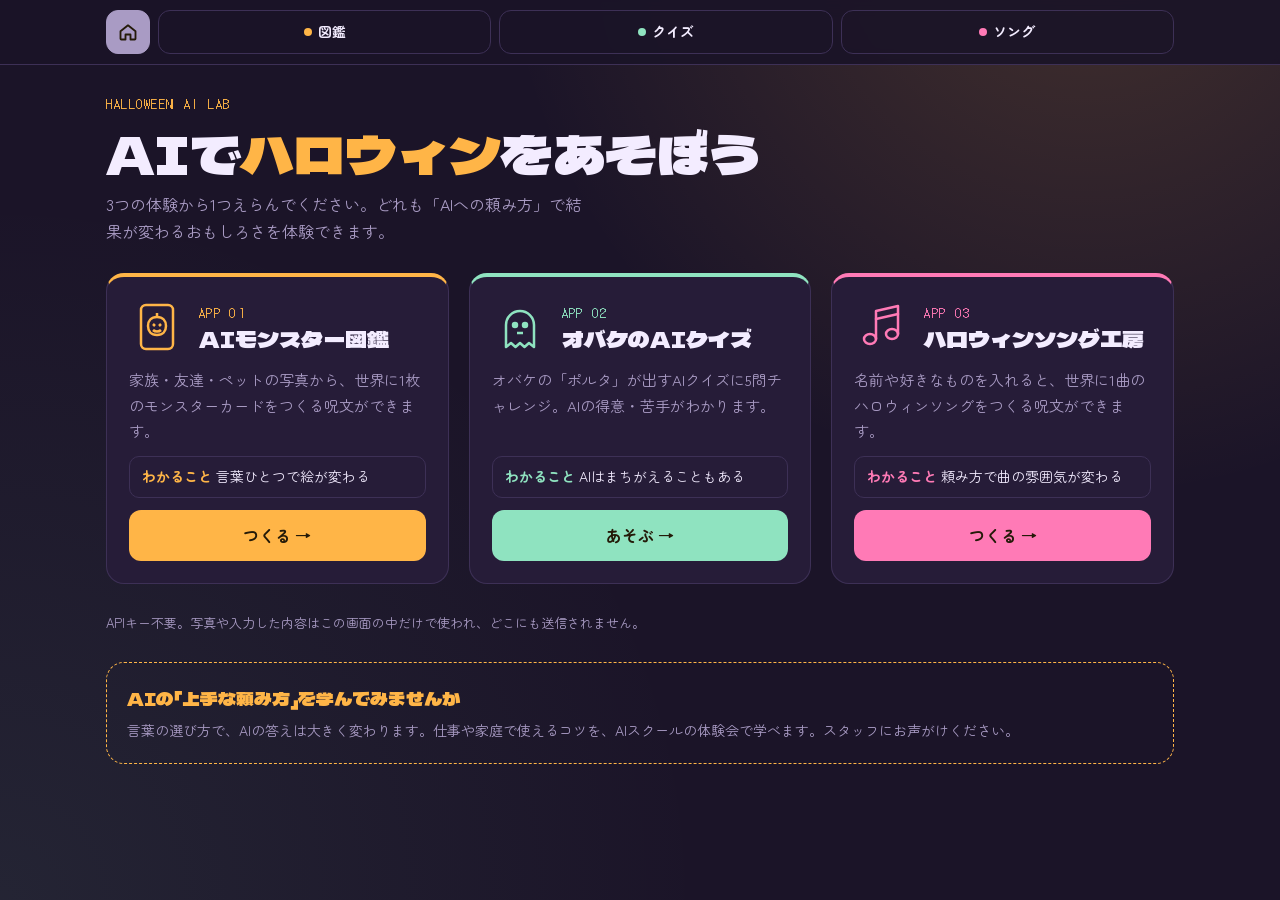
==== commit 7400d1bf: "全ページ共通のアプリ切り替えバーを追加 上部に固定したバー（トップ／図鑑／クイズ／ソング）で、どのページからも 1タップでアプリを切り替えられるようにする。今いるアプリはアクセント色で表示。 「← ア" ====
--- a/index.html
+++ b/index.html
@@ -30,6 +30,14 @@
 </style>
 </head>
 <body>
+<nav class="appnav" aria-label="アプリの切り替え">
+  <div class="appnav-in">
+    <a class="home" href="index.html" aria-label="トップ" aria-current="page"><svg viewBox="0 0 24 24" fill="none" stroke="currentColor" stroke-width="2.2" stroke-linejoin="round" aria-hidden="true"><path d="M3 11l9-7 9 7v9a1 1 0 0 1-1 1h-5v-6h-6v6H4a1 1 0 0 1-1-1z"/></svg></a>
+    <a class="to-zukan" href="zukan.html"><i></i>図鑑</a>
+    <a class="to-quiz" href="quiz.html"><i></i>クイズ</a>
+    <a class="to-song" href="song.html"><i></i>ソング</a>
+  </div>
+</nav>
 <div class="wrap">
   <header>
     <div class="eyebrow">HALLOWEEN AI LAB</div>
--- a/common.css
+++ b/common.css
@@ -26,8 +26,20 @@
 
 .wrap{max-width:1100px;margin:0 auto;padding-inline:16px;padding-block:28px 60px;display:flex;flex-direction:column;gap:28px}
 header{display:flex;flex-direction:column;gap:8px}
-.back{align-self:flex-start;color:var(--mute);text-decoration:none;font-size:14px;border:1px solid var(--line);border-radius:999px;padding:4px 14px}
-.back:hover{color:var(--candle);border-color:var(--candle)}
+/* アプリ切り替えバー：どのページでも上に固定。今いるアプリはアクセント色で塗る */
+.appnav{position:sticky;top:0;z-index:10;background:rgba(27,20,40,.92);-webkit-backdrop-filter:blur(8px);backdrop-filter:blur(8px);border-bottom:1px solid var(--line)}
+.appnav-in{max-width:1100px;margin:0 auto;padding:10px 16px;display:flex;gap:8px}
+.appnav a{--accent:var(--mute);flex:1 1 0;min-width:0;min-height:44px;display:flex;align-items:center;justify-content:center;gap:6px;border:1px solid var(--line);border-radius:12px;color:var(--ink);text-decoration:none;font-weight:700;font-size:14px;white-space:nowrap}
+.appnav a i{width:8px;height:8px;border-radius:50%;background:var(--accent);flex:0 0 auto}
+.appnav a.home{flex:0 0 44px;color:var(--mute)}
+.appnav a.home svg{width:20px;height:20px}
+.appnav .to-zukan{--accent:var(--candle)}
+.appnav .to-quiz{--accent:var(--slime)}
+.appnav .to-song{--accent:var(--berry)}
+.appnav a:hover{border-color:var(--accent)}
+.appnav a[aria-current=page]{background:var(--accent);border-color:var(--accent);color:#241a08}
+.appnav a[aria-current=page] i{background:#241a08}
+.appnav a:focus-visible{outline:2px solid var(--slime);outline-offset:2px}
 .eyebrow{font-family:var(--mono);color:var(--candle);letter-spacing:.12em;font-size:13px}
 h1{font-family:var(--display);font-weight:400;font-size:clamp(30px,6vw,52px);line-height:1.15;margin:0;text-wrap:balance}
 h1 span{color:var(--candle);white-space:nowrap}
@@ -62,7 +74,7 @@
 .btn.ghost{background:transparent;color:var(--ink);border:1px solid var(--line);flex:1 1 140px}
 .toast{font-size:13px;color:var(--slime);min-height:1.2em;margin:0}
 
-a:focus-visible,button:focus-visible,[tabindex]:focus-visible{outline:2px solid var(--slime);outline-offset:2px}
+a:focus-visible,button:focus-visible,[tabindex]:not([tabindex="-1"]):focus-visible{outline:2px solid var(--slime);outline-offset:2px}
 
 /* スクール案内 */
 .school{border:1px dashed var(--candle);border-radius:18px;padding:20px;display:flex;flex-direction:column;gap:6px}
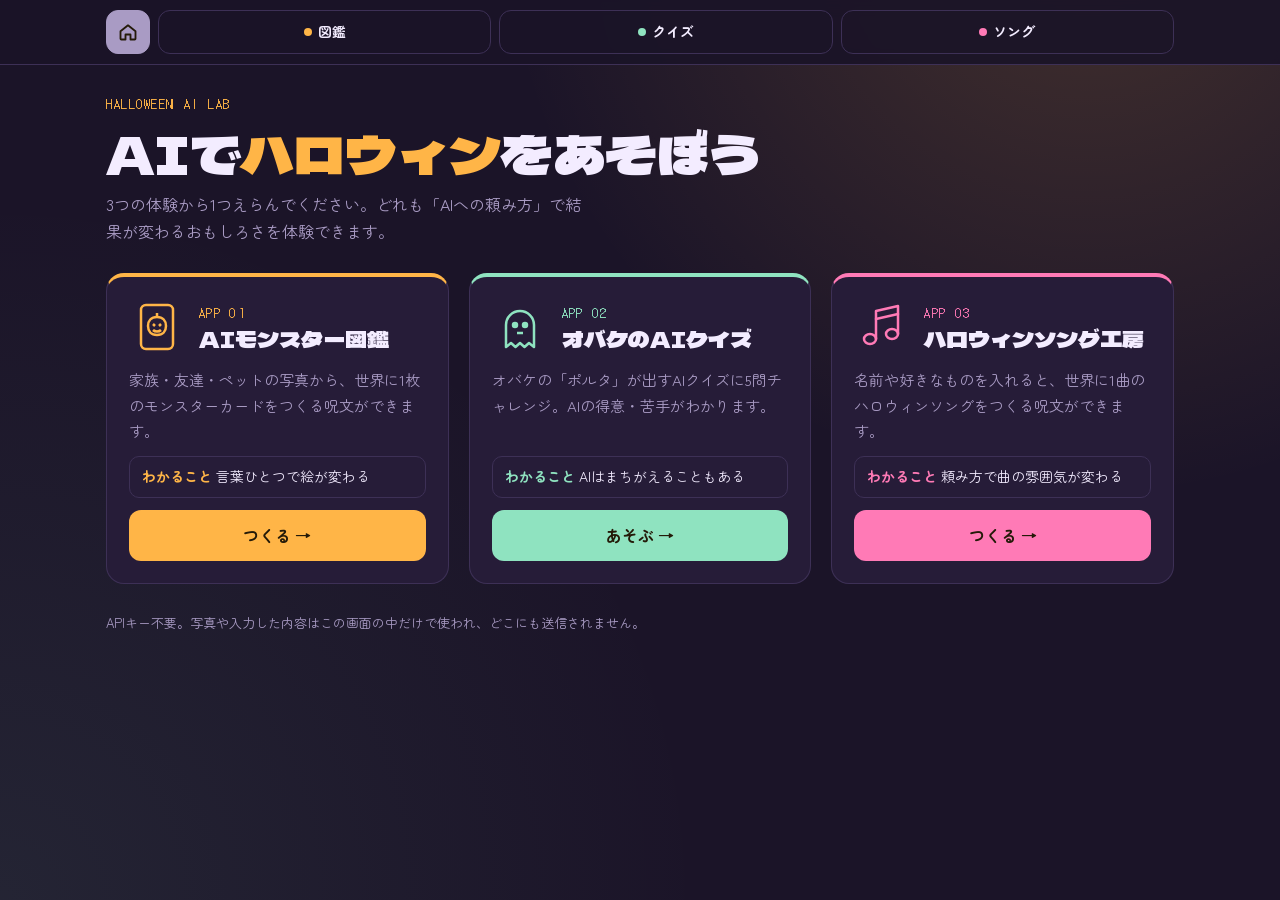
==== commit e9cb1f4c: "AIスクール案内の枠を全ページから削除 Co-Authored-By: Claude Opus 5.5 <noreply@anthropic.com> Claude-Session: https://" ====
--- a/index.html
+++ b/index.html
@@ -105,11 +105,6 @@
   </ul>
 
   <p class="note">APIキー不要。写真や入力した内容はこの画面の中だけで使われ、どこにも送信されません。</p>
-
-  <div class="school">
-    <strong>AIの「上手な頼み方」を学んでみませんか</strong>
-    <p>言葉の選び方で、AIの答えは大きく変わります。仕事や家庭で使えるコツを、AIスクールの体験会で学べます。スタッフにお声がけください。</p>
-  </div>
 </div>
 </body>
 </html>
--- a/common.css
+++ b/common.css
@@ -76,9 +76,4 @@
 
 a:focus-visible,button:focus-visible,[tabindex]:not([tabindex="-1"]):focus-visible{outline:2px solid var(--slime);outline-offset:2px}
 
-/* スクール案内 */
-.school{border:1px dashed var(--candle);border-radius:18px;padding:20px;display:flex;flex-direction:column;gap:6px}
-.school strong{font-family:var(--display);font-weight:400;font-size:18px;color:var(--candle)}
-.school p{margin:0;font-size:14px;color:var(--mute)}
-
 @media (prefers-reduced-motion:reduce){*{transition:none!important;animation:none!important}}
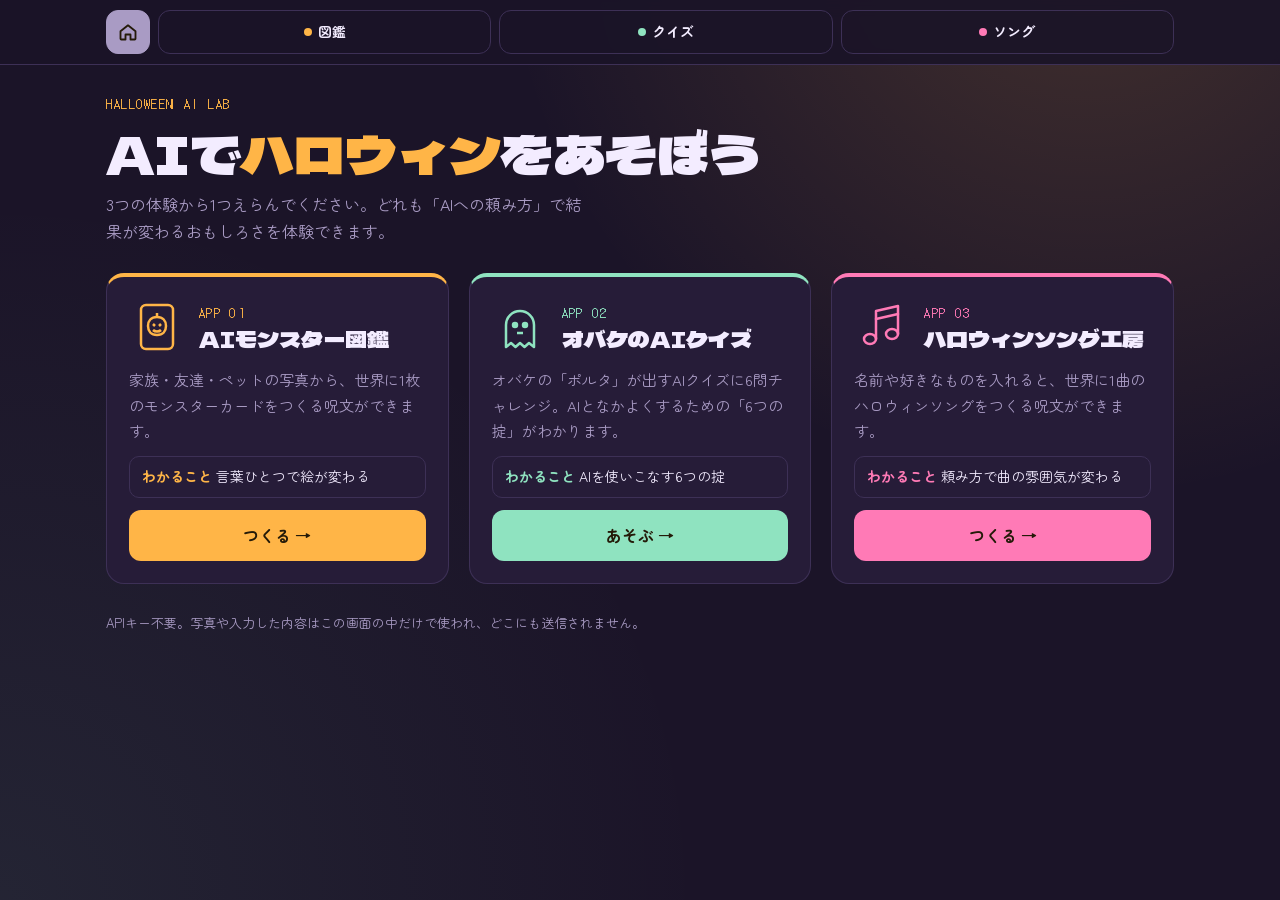
==== commit ac217d02: "オバケのAIクイズを「AIを使いこなすための6つの掟」ベースにする - 掟ごとに2問（全12問）。1回のプレイで各掟から1問をランダムに選び、掟1→6の順に6問 - 選択肢は3つで、表示順を毎回シャッ" ====
--- a/index.html
+++ b/index.html
@@ -78,8 +78,8 @@
             <h2>オバケのAIクイズ</h2>
           </div>
         </div>
-        <p>オバケの「ポルタ」が出すAIクイズに5問チャレンジ。AIの得意・苦手がわかります。</p>
-        <div class="learn"><b>わかること</b>AIはまちがえることもある</div>
+        <p>オバケの「ポルタ」が出すAIクイズに6問チャレンジ。AIとなかよくするための「6つの掟」がわかります。</p>
+        <div class="learn"><b>わかること</b>AIを使いこなす6つの掟</div>
         <span class="go">あそぶ →</span>
       </a>
     </li>
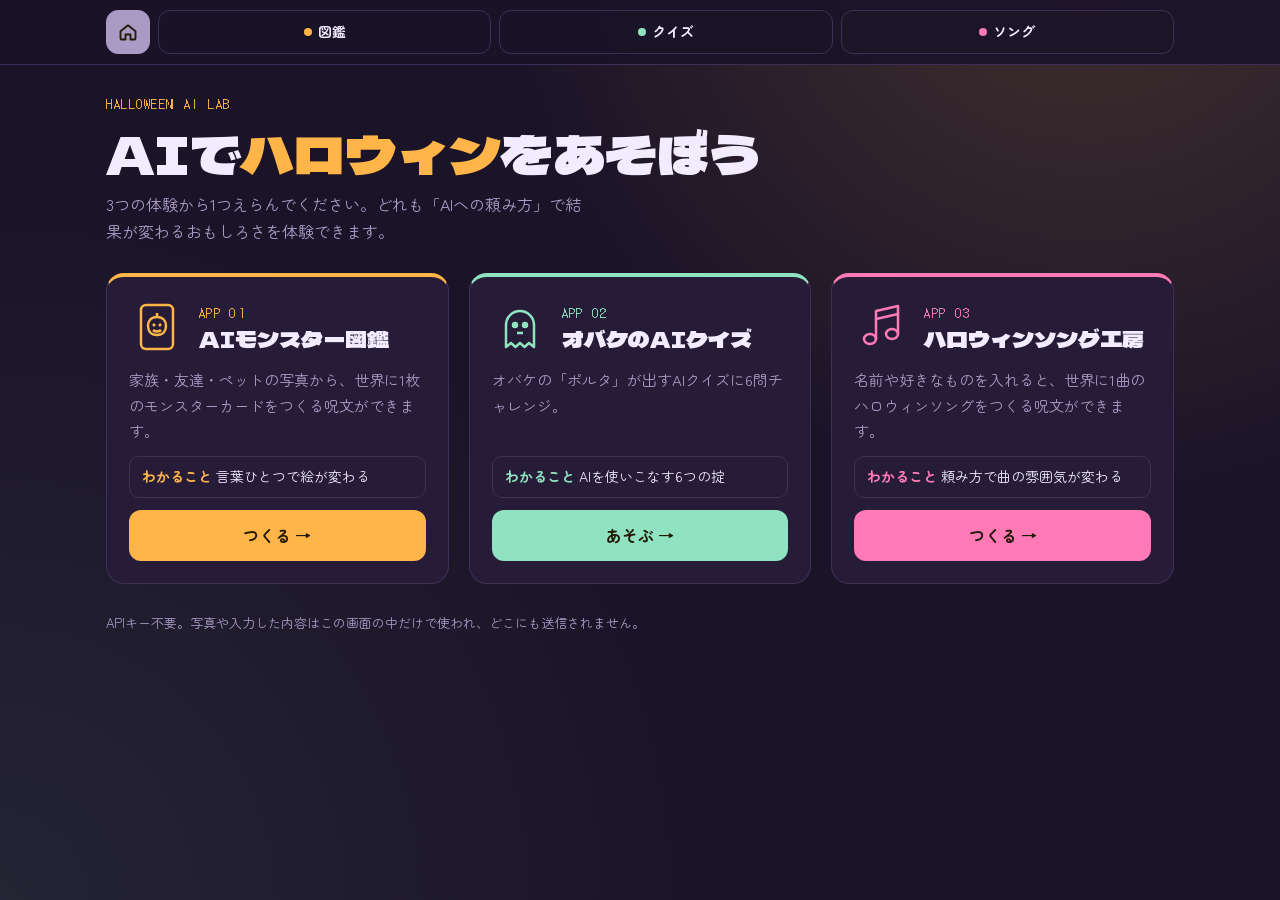
==== commit c5b495ff: "クイズの紹介文から「6つの掟」の前置きを外す ポルタの最初のセリフ、クイズページのリード文、アプリ選択画面のカードを短くする。  Co-Authored-By: Claude Opus 5.5 <no" ====
--- a/index.html
+++ b/index.html
@@ -78,7 +78,7 @@
             <h2>オバケのAIクイズ</h2>
           </div>
         </div>
-        <p>オバケの「ポルタ」が出すAIクイズに6問チャレンジ。AIとなかよくするための「6つの掟」がわかります。</p>
+        <p>オバケの「ポルタ」が出すAIクイズに6問チャレンジ。</p>
         <div class="learn"><b>わかること</b>AIを使いこなす6つの掟</div>
         <span class="go">あそぶ →</span>
       </a>
